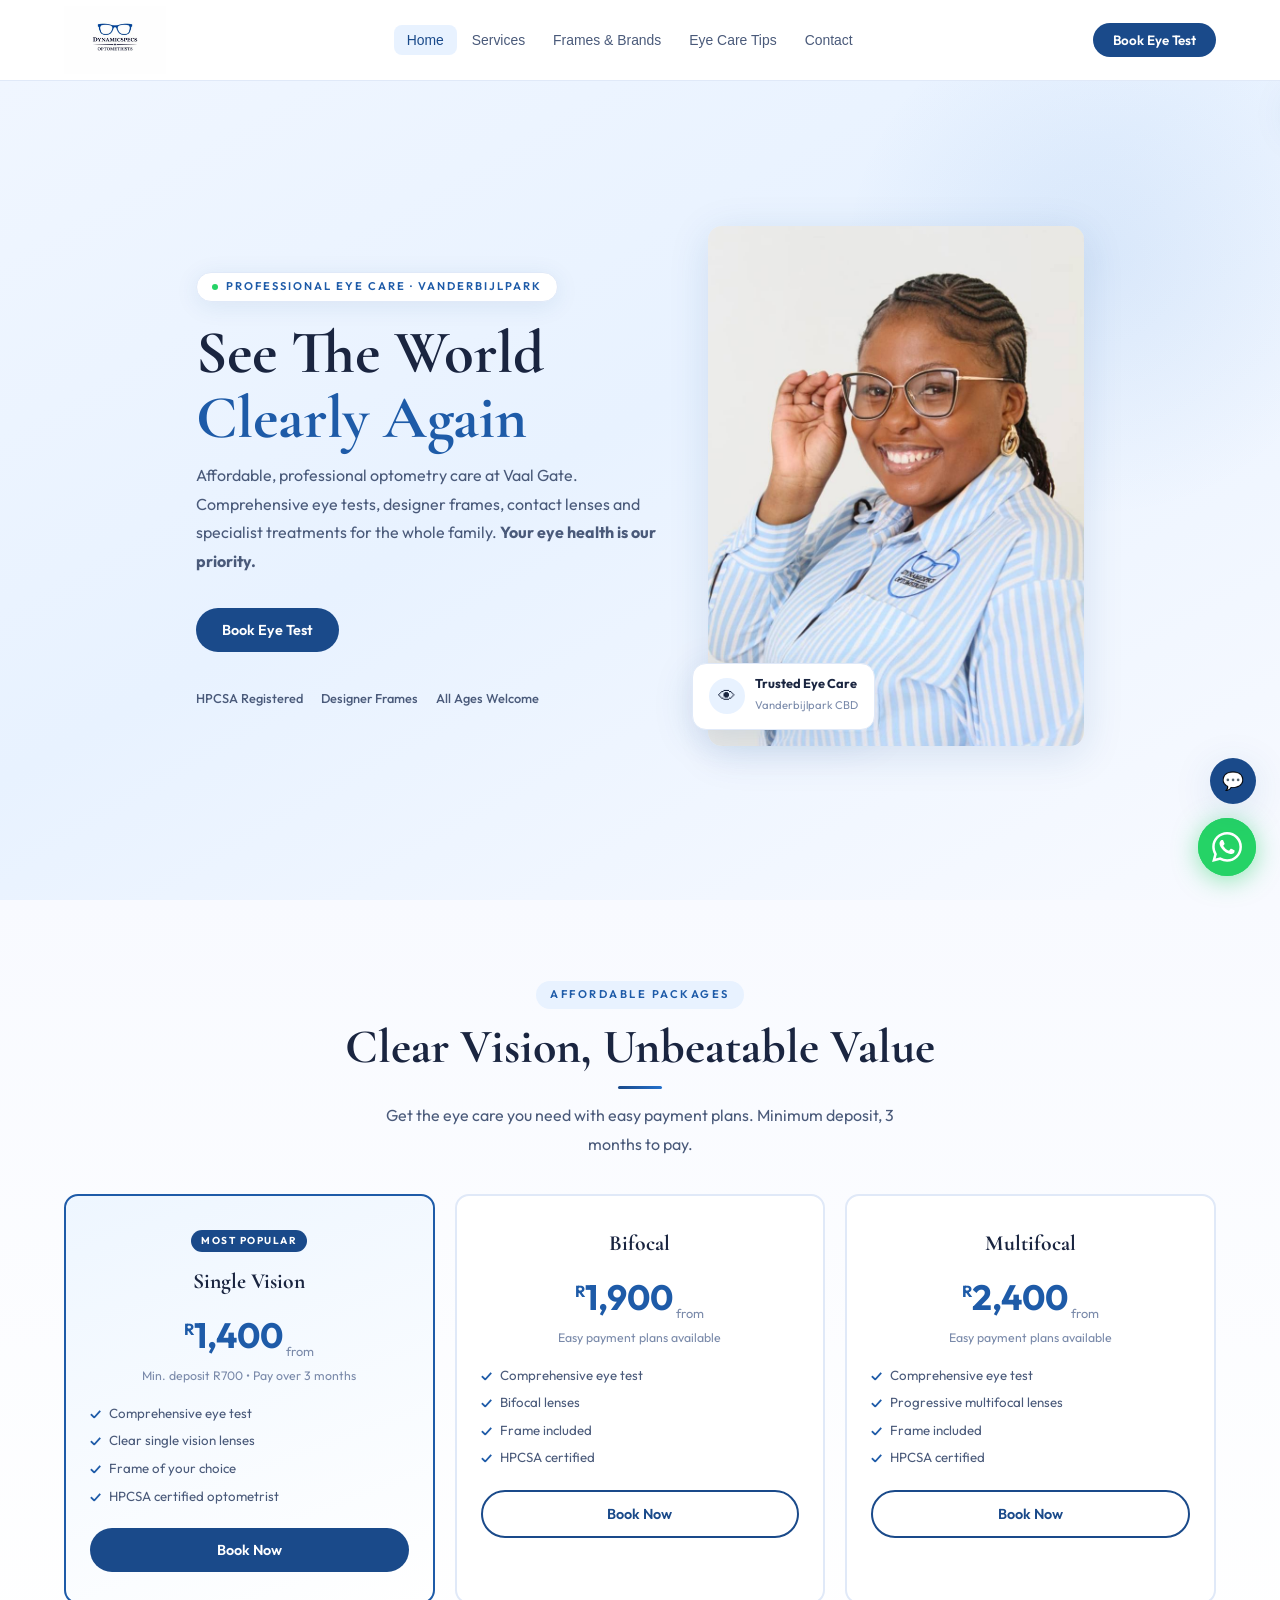
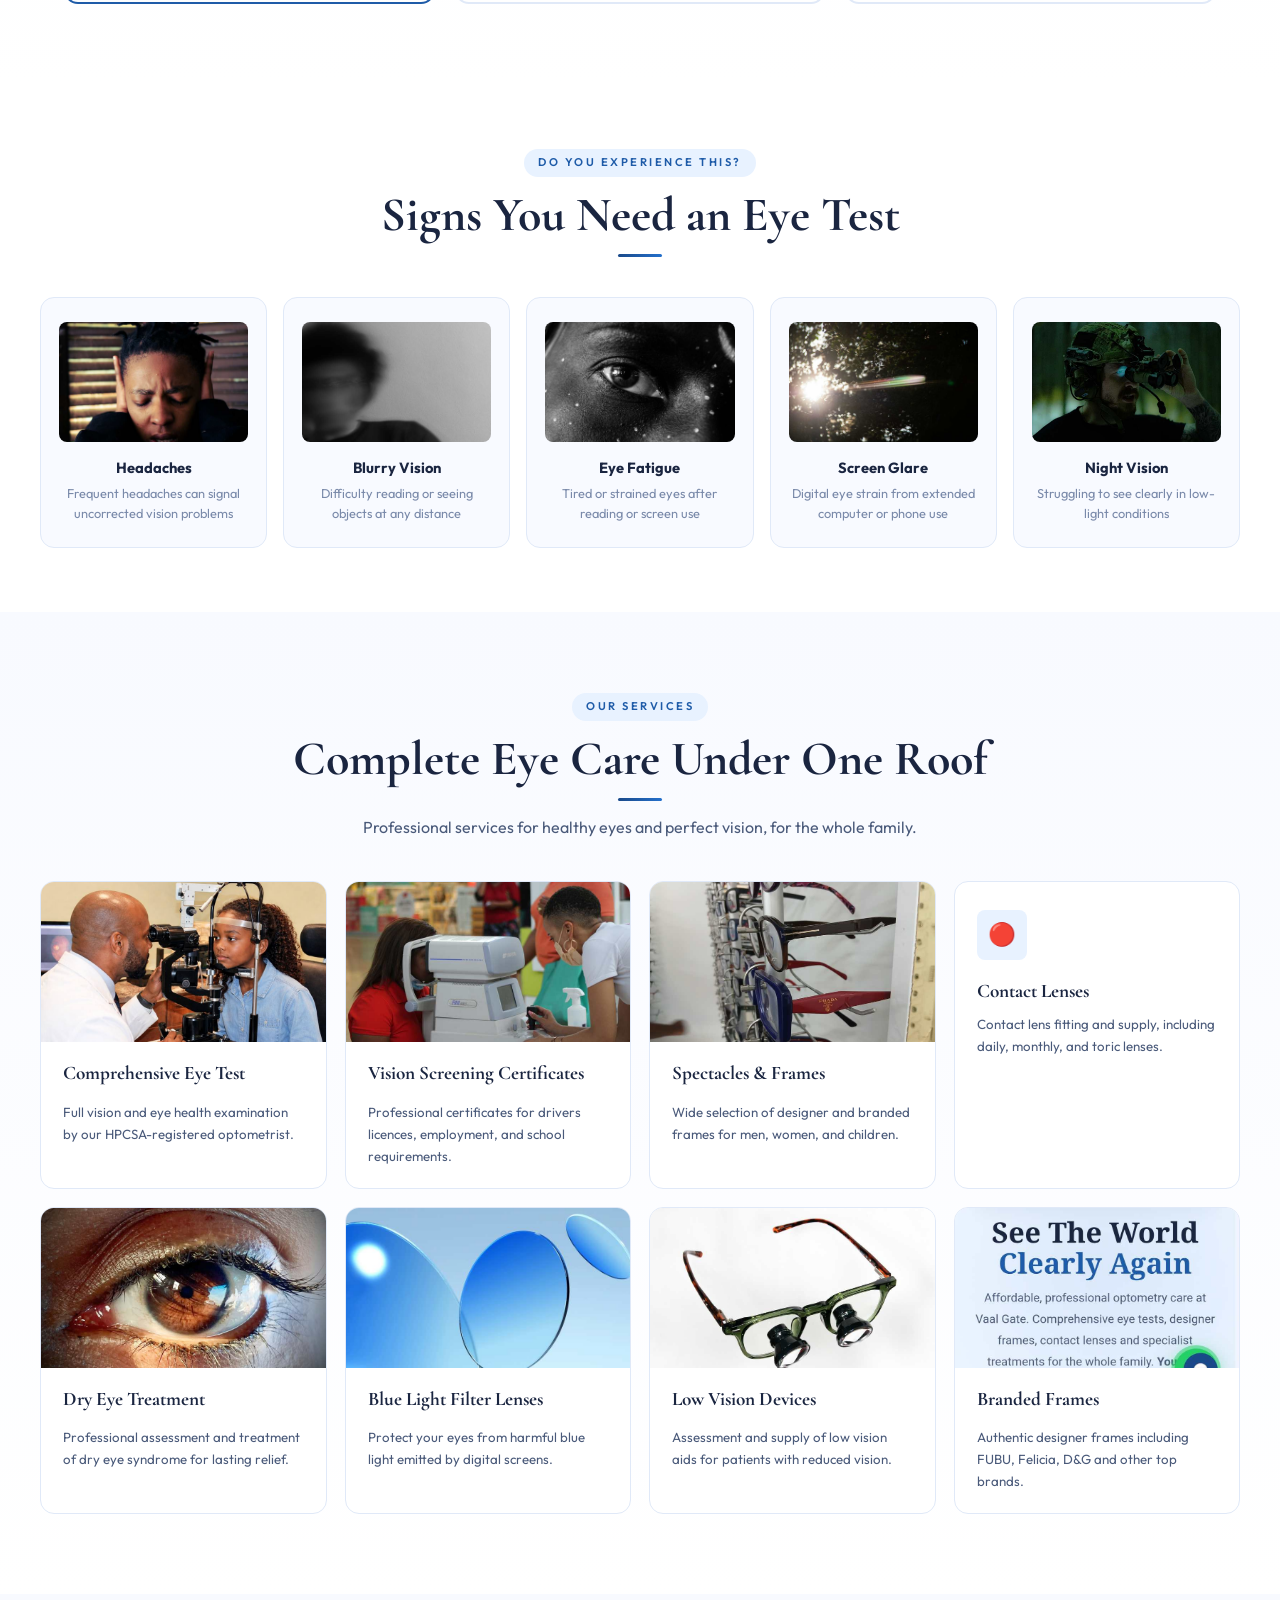
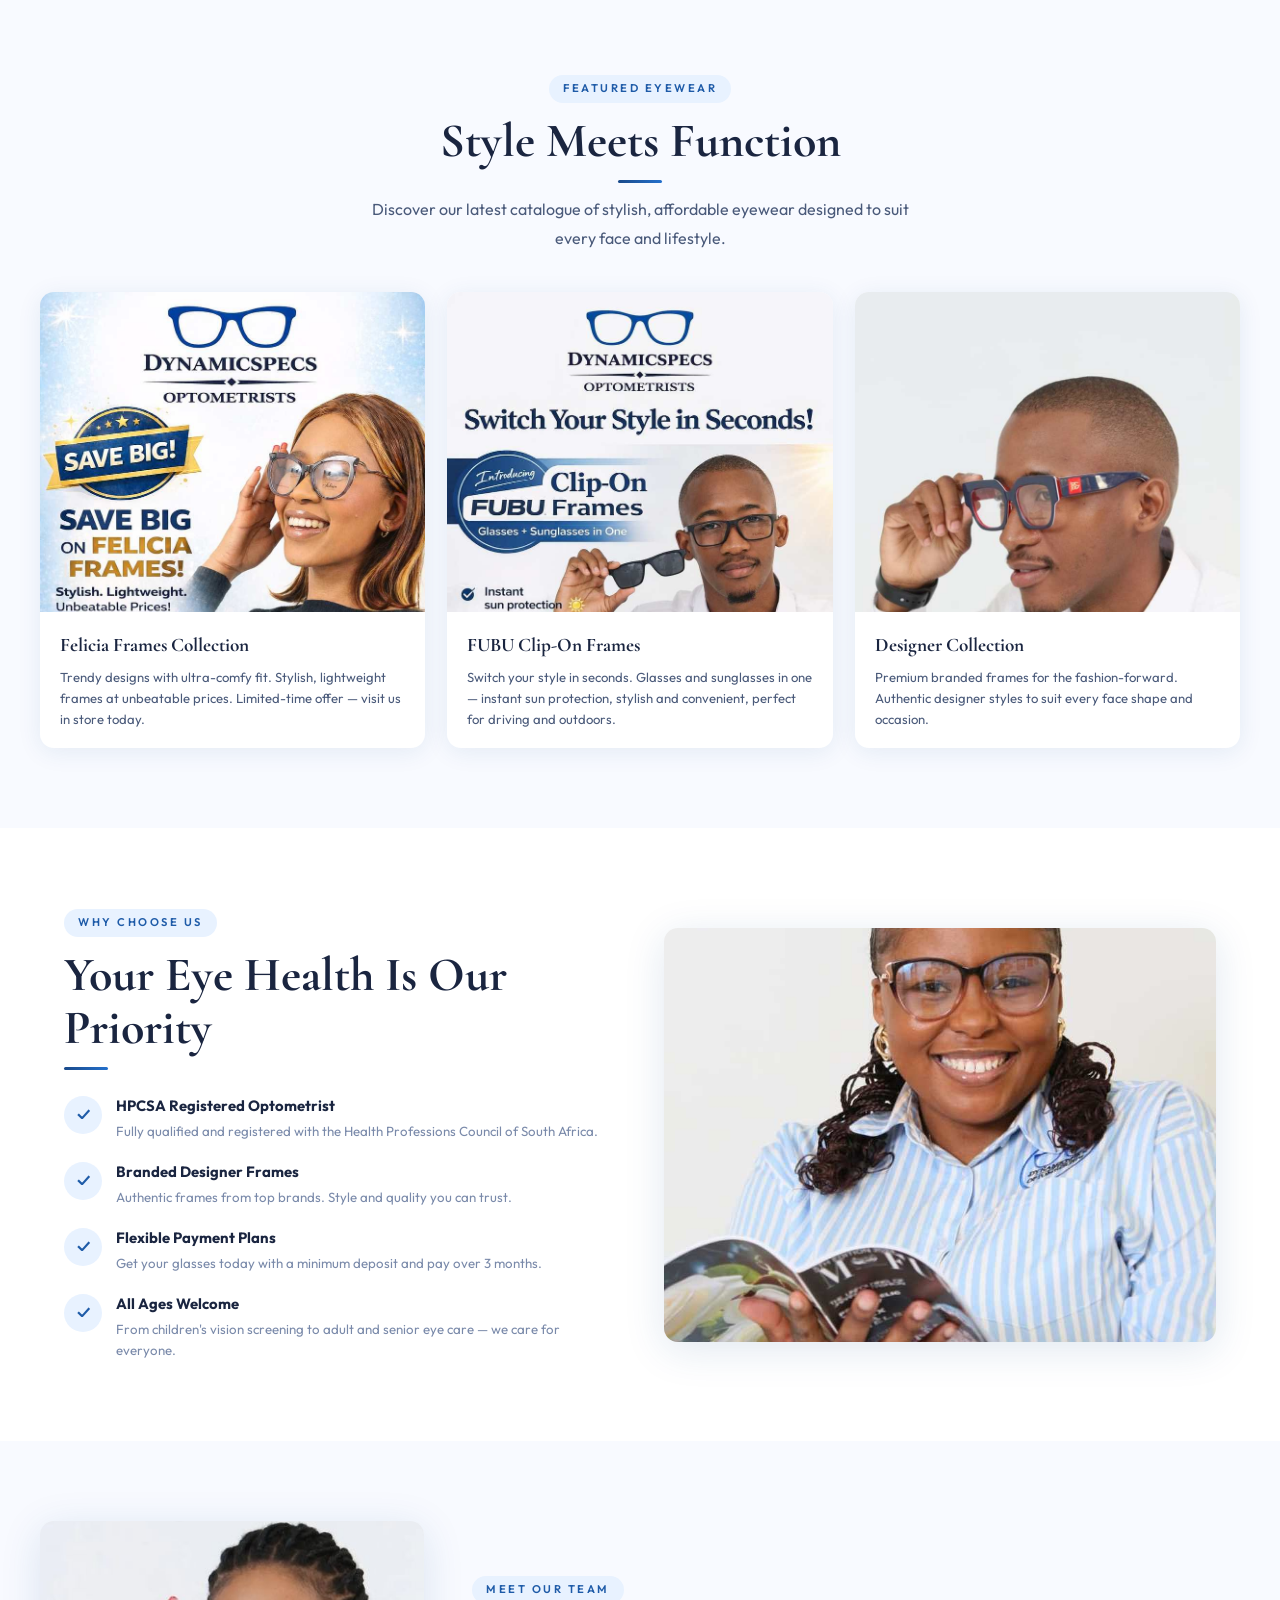
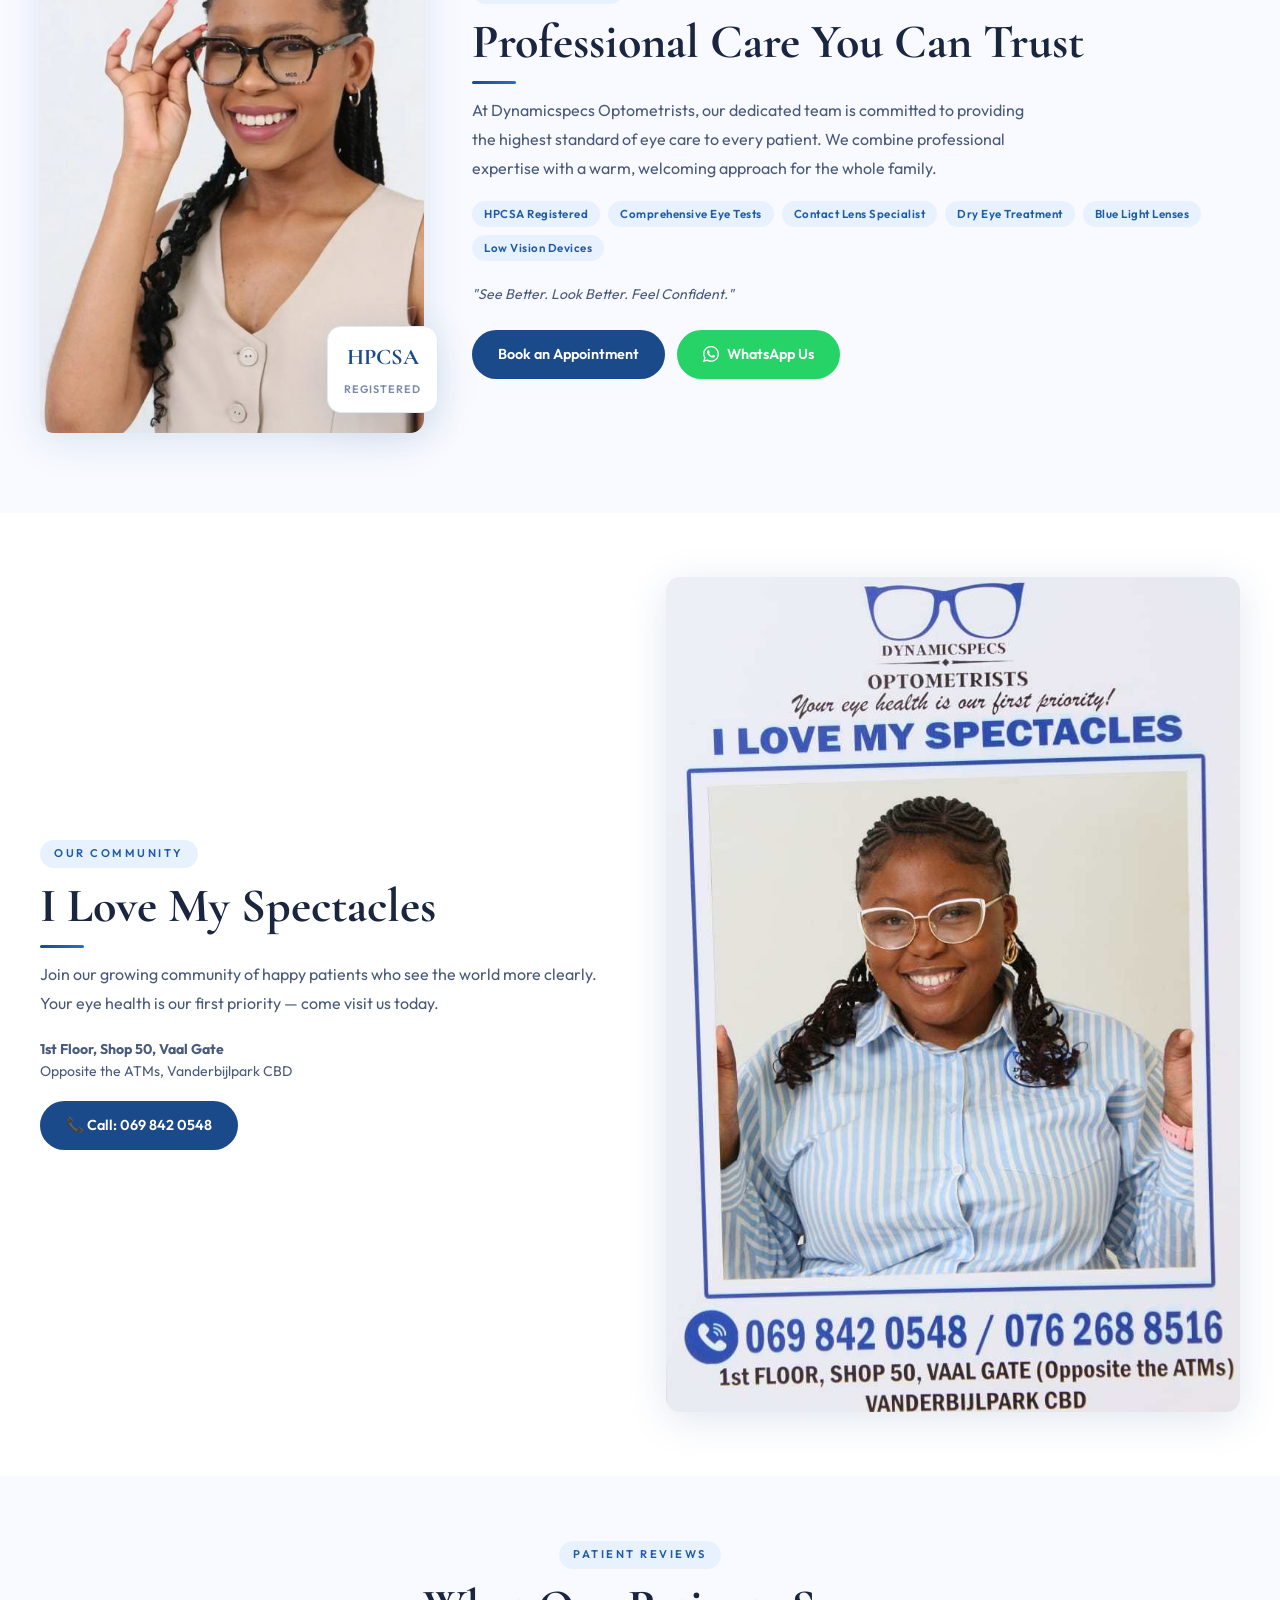
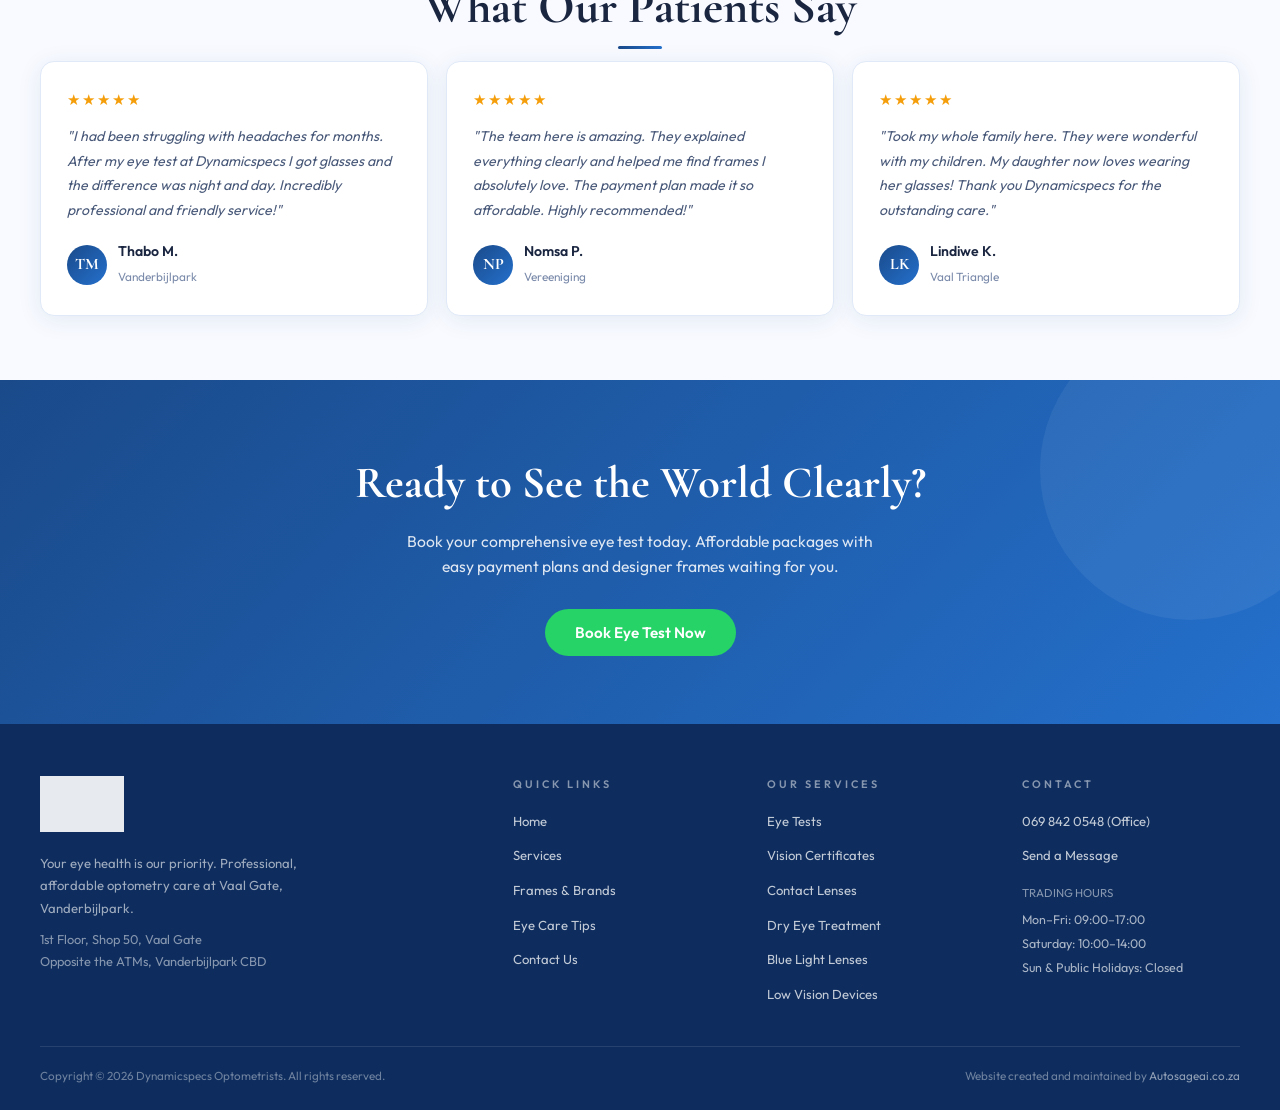
==== index.html @ ef177be5 "Add files via upload" ====
<!DOCTYPE html>
<html lang="en">
<head>
<meta charset="UTF-8">
<meta name="viewport" content="width=device-width, initial-scale=1.0">
<title>Dynamicspecs Optometrists | Professional Eye Care | Vanderbijlpark</title>
<meta name="description" content="Dynamicspecs Optometrists — affordable, professional eye care in Vanderbijlpark. Eye tests, designer glasses, contact lenses. Shop 50, 1st Floor Vaal Gate. Call 069 842 0548.">
<meta name="keywords" content="optometrist vanderbijlpark, eye test vaal, glasses vanderbijlpark, contact lenses, dynamicspecs, branded frames, vision screening">
<meta property="og:title" content="Dynamicspecs Optometrists | Vanderbijlpark">
<meta property="og:description" content="Your eye health is our priority. Shop 50, 1st Floor, Vaal Gate, Vanderbijlpark. Call 069 842 0548.">
<meta property="og:type" content="website">
<script type="application/ld+json">{"@context":"https://schema.org","@type":"MedicalBusiness","name":"Dynamicspecs Optometrists","address":{"@type":"PostalAddress","streetAddress":"1st Floor, Shop 50, Vaal Gate (Opposite the ATMs)","addressLocality":"Vanderbijlpark","addressCountry":"ZA"},"telephone":"069-842-0548","openingHours":["Mo-Fr 09:00-17:00","Sa 10:00-14:00"],"medicalSpecialty":"Optometric"}</script>
<link rel="preconnect" href="https://fonts.googleapis.com">
<link href="https://fonts.googleapis.com/css2?family=Cormorant+Garamond:wght@400;500;600;700&family=Outfit:wght@300;400;500;600;700&display=swap" rel="stylesheet">
<link rel="stylesheet" href="style.css">
</head>
<body>

<!-- SINGLE WHATSAPP FLOAT BUTTON -->
<div class="wa-float">
  <a href="https://wa.me/27722688516?text=Hi%20Dynamicspecs!%20I%27d%20like%20to%20enquire%20about%20an%20eye%20test." target="_blank" rel="noopener" aria-label="Chat on WhatsApp">
    <svg viewBox="0 0 24 24" xmlns="http://www.w3.org/2000/svg"><path d="M17.472 14.382c-.297-.149-1.758-.867-2.03-.967-.273-.099-.471-.148-.67.15-.197.297-.767.966-.94 1.164-.173.199-.347.223-.644.075-.297-.15-1.255-.463-2.39-1.475-.883-.788-1.48-1.761-1.653-2.059-.173-.297-.018-.458.13-.606.134-.133.298-.347.446-.52.149-.174.198-.298.298-.497.099-.198.05-.371-.025-.52-.075-.149-.669-1.612-.916-2.207-.242-.579-.487-.5-.669-.51-.173-.008-.371-.01-.57-.01-.198 0-.52.074-.792.372-.272.297-1.04 1.016-1.04 2.479 0 1.462 1.065 2.875 1.213 3.074.149.198 2.096 3.2 5.077 4.487.709.306 1.262.489 1.694.625.712.227 1.36.195 1.871.118.571-.085 1.758-.719 2.006-1.413.248-.694.248-1.289.173-1.413-.074-.124-.272-.198-.57-.347m-5.421 7.403h-.004a9.87 9.87 0 01-5.031-1.378l-.361-.214-3.741.982.998-3.648-.235-.374a9.86 9.86 0 01-1.51-5.26c.001-5.45 4.436-9.884 9.888-9.884 2.64 0 5.122 1.03 6.988 2.898a9.825 9.825 0 012.893 6.994c-.003 5.45-4.437 9.884-9.885 9.884m8.413-18.297A11.815 11.815 0 0012.05 0C5.495 0 .16 5.335.157 11.892c0 2.096.547 4.142 1.588 5.945L.057 24l6.305-1.654a11.882 11.882 0 005.683 1.448h.005c6.554 0 11.89-5.335 11.893-11.893a11.821 11.821 0 00-3.48-8.413z"/></svg>
  </a>
</div>

<!-- CHATBOT -->
<div class="chat-wrap">
  <div class="chat-box" id="chatBox">
    <div class="chat-head">
      <div class="chat-av"><img src="[data-uri]" alt="DS"></div>
      <div class="chat-head-info">
        <strong>Dynamicspecs</strong>
        <span>Optometrists</span>
      </div>
    </div>
    <div class="chat-body" id="chatBody">
      <div class="bubble">Hello! How can we help you today?</div>
      <div class="chat-opts">
        <button class="c-opt" onclick="cReply('book')">Book an eye test</button>
        <button class="c-opt" onclick="cReply('prices')">Packages &amp; prices</button>
        <button class="c-opt" onclick="cReply('hours')">Trading hours</button>
        <button class="c-opt" onclick="cReply('brands')">What brands do you stock?</button>
        <button class="c-opt" onclick="cReply('location')">Where are you located?</button>
      </div>
    </div>
    <div class="chat-input-row">
      <input type="text" id="chatInput" placeholder="Type a message..." onkeydown="if(event.key==='Enter')sendChat()">
      <button class="chat-send" onclick="sendChat()">&#9658;</button>
    </div>
  </div>
  <button class="chat-toggle" onclick="toggleChat()" title="Chat with us">&#128172;</button>
</div>

<!-- STICKY BOOK -->
<div class="sticky-book" id="stickyBook">
  <button onclick="openModal()">Book Eye Test</button>
</div>

<!-- BOOKING MODAL -->
<div class="modal-ov" id="modalOv" onclick="if(event.target===this&&!window._modalClosing){window._modalClosing=true;closeModal();setTimeout(function(){window._modalClosing=false;},400);}">
  <div class="modal" onclick="event.stopPropagation()">
    <div class="modal-head">
      <h3>Book Your Eye Test</h3>
      <p>We will contact you within 24 hours to confirm your appointment.</p>
      <button class="modal-close" onclick="closeModal()">&#10005;</button>
    </div>
    <div class="modal-body">
      <div class="form-row">
        <div class="fg"><label>First Name</label><input type="text" id="bk_fname" placeholder="Your first name"></div>
        <div class="fg"><label>Surname</label><input type="text" id="bk_sname" placeholder="Your surname"></div>
      </div>
      <div class="fg"><label>Phone Number</label><input type="tel" placeholder="e.g. 069 842 0548"></div>
      <div class="fg"><label>Email Address</label><input type="email" placeholder="your@email.com"></div>
      <div class="fg"><label>Service Required</label>
        <select id="bk_service">
          <option value="">Select a service...</option>
          <option>Comprehensive Eye Test</option>
          <option>Vision Screening Certificate</option>
          <option>Single Vision Package (from R1,400)</option>
          <option>Bifocal Package (from R1,900)</option>
          <option>Multifocal Package (from R2,400)</option>
          <option>Contact Lens Fitting</option>
          <option>Dry Eye Treatment</option>
          <option>Low Vision Assessment</option>
          <option>Blue Light Filter Lenses</option>
          <option>Spectacles &amp; Frames</option>
        </select>
      </div>
      <div class="fg"><label>Preferred Date</label><input type="date" id="bk_date"></div>
      <div class="fg"><label>Message (optional)</label><textarea id="bk_msg" placeholder="Any additional information or questions..."></textarea></div>
      <button class="btn btn-blue" style="width:100%;justify-content:center;margin-top:4px" onclick="submitForm()">Submit Booking Request</button>

    </div>
  </div>
</div>

<div class="toast" id="toast"></div>

<!-- NAVIGATION -->
<nav>
  <div class="nav-inner">
    <a class="nav-logo" href="#" onclick="showPage('home');return false;">
      <img src="[data-uri]" alt="Dynamicspecs Optometrists Logo">
    </a>
    <div class="nav-links">
      <button class="nav-link active" id="nl-home" onclick="showPage('home')">Home</button>
      <button class="nav-link" id="nl-services" onclick="showPage('services')">Services</button>
      <button class="nav-link" id="nl-frames" onclick="showPage('frames')">Frames &amp; Brands</button>
      <button class="nav-link" id="nl-blog" onclick="showPage('blog')">Eye Care Tips</button>
      <button class="nav-link" id="nl-contact" onclick="showPage('contact')">Contact</button>
    </div>
    <button class="nav-book" onclick="openModal()">Book Eye Test</button>
    <button class="hamburger" onclick="openMob()"><span></span><span></span><span></span></button>
  </div>
</nav>

<!-- MOBILE NAV -->
<div class="mob-nav" id="mobNav">
  <button class="mob-close" onclick="closeMob()">&#10005;</button>
  <button onclick="showPage('home');closeMob()">Home</button>
  <button onclick="showPage('services');closeMob()">Services</button>
  <button onclick="showPage('frames');closeMob()">Frames</button>
  <button onclick="showPage('blog');closeMob()">Eye Care Tips</button>
  <button onclick="showPage('contact');closeMob()">Contact</button>
</div>

<!-- PAGE: HOME -->
<div class="page active" id="page-home">

  <section class="hero">
    <div class="hero-inner">
      <div class="hero-content">
        <div class="hero-pill">Professional Eye Care · Vanderbijlpark</div>
        <h1>See The World<br><span class="accent">Clearly Again</span></h1>
        <p class="hero-sub">Affordable, professional optometry care at Vaal Gate. Comprehensive eye tests, designer frames, contact lenses and specialist treatments for the whole family. <strong>Your eye health is our priority.</strong></p>
        <div class="hero-actions">
          <button class="btn btn-blue" onclick="openModal()">Book Eye Test</button>

        </div>
        <div class="hero-trust">
          <div class="t-pill">HPCSA Registered</div>
          <div class="t-pill">Designer Frames</div>
          <div class="t-pill">All Ages Welcome</div>
        </div>
      </div>
      <div class="hero-img-wrap">
        <img class="hero-img-main" src="[data-uri]" alt="Dynamicspecs Optometrist with stylish glasses — professional eye care Vanderbijlpark">
        <div class="hero-badge">
          <div class="dot">&#128065;</div>
          <div><p>Trusted Eye Care</p><span>Vanderbijlpark CBD</span></div>
        </div>
      </div>
    </div>
  </section>

  <!-- PACKAGES -->
  <section class="services-bg">
    <div class="wrap" style="text-align:center">
      <span class="tag">Affordable Packages</span>
      <h2 class="h2">Clear Vision, Unbeatable Value</h2>
      <div class="bar c"></div>
      <p class="lead c">Get the eye care you need with easy payment plans. Minimum deposit, 3 months to pay.</p>
    </div>
    <div class="pkg-grid wrap">
      <div class="pkg-card featured">
        <span class="pkg-badge">Most Popular</span>
        <div class="pkg-name">Single Vision</div>
        <div class="pkg-price"><sup>R</sup>1,400<sub> from</sub></div>
        <div class="pkg-dep">Min. deposit R700 &bull; Pay over 3 months</div>
        <ul class="pkg-features">
          <li>Comprehensive eye test</li>
          <li>Clear single vision lenses</li>
          <li>Frame of your choice</li>
          <li>HPCSA certified optometrist</li>
        </ul>
        <button class="btn btn-blue" style="width:100%;justify-content:center" onclick="openModal()">Book Now</button>
      </div>
      <div class="pkg-card">
        <div class="pkg-name">Bifocal</div>
        <div class="pkg-price"><sup>R</sup>1,900<sub> from</sub></div>
        <div class="pkg-dep">Easy payment plans available</div>
        <ul class="pkg-features">
          <li>Comprehensive eye test</li>
          <li>Bifocal lenses</li>
          <li>Frame included</li>
          <li>HPCSA certified</li>
        </ul>
        <button class="btn btn-outline" style="width:100%;justify-content:center" onclick="openModal()">Book Now</button>
      </div>
      <div class="pkg-card">
        <div class="pkg-name">Multifocal</div>
        <div class="pkg-price"><sup>R</sup>2,400<sub> from</sub></div>
        <div class="pkg-dep">Easy payment plans available</div>
        <ul class="pkg-features">
          <li>Comprehensive eye test</li>
          <li>Progressive multifocal lenses</li>
          <li>Frame included</li>
          <li>HPCSA certified</li>
        </ul>
        <button class="btn btn-outline" style="width:100%;justify-content:center" onclick="openModal()">Book Now</button>
      </div>
    </div>
  </section>

  <!-- PROBLEMS -->
  <section style="background:#fff;padding:64px 24px">
    <div style="text-align:center;max-width:1200px;margin:0 auto">
      <span class="tag">Do You Experience This?</span>
      <h2 class="h2">Signs You Need an Eye Test</h2>
      <div class="bar c"></div>
    </div>
    <div class="problems-grid">
      <div class="prob-card">
        <div class="prob-img-wrap"><img src="[data-uri]" alt="Headaches — sign you need an eye test"></div>
        <h4>Headaches</h4><p>Frequent headaches can signal uncorrected vision problems</p>
      </div>
      <div class="prob-card">
        <div class="prob-img-wrap"><img src="[data-uri]" alt="Blurry vision"></div>
        <h4>Blurry Vision</h4><p>Difficulty reading or seeing objects at any distance</p>
      </div>
      <div class="prob-card">
        <div class="prob-img-wrap"><img src="[data-uri]" alt="Eye fatigue and strain"></div>
        <h4>Eye Fatigue</h4><p>Tired or strained eyes after reading or screen use</p>
      </div>
      <div class="prob-card">
        <div class="prob-img-wrap"><img src="[data-uri]" alt="Screen glare and digital eye strain"></div>
        <h4>Screen Glare</h4><p>Digital eye strain from extended computer or phone use</p>
      </div>
      <div class="prob-card">
        <div class="prob-img-wrap"><img src="[data-uri]" alt="Poor night vision"></div>
        <h4>Night Vision</h4><p>Struggling to see clearly in low-light conditions</p>
      </div>
    </div>
  </section>

  <!-- SERVICES OVERVIEW -->
  <section class="services-bg">
    <div class="wrap" style="text-align:center">
      <span class="tag">Our Services</span>
      <h2 class="h2">Complete Eye Care Under One Roof</h2>
      <div class="bar c"></div>
      <p class="lead c">Professional services for healthy eyes and perfect vision, for the whole family.</p>
    </div>
    <div class="services-grid">
      <div class="svc-card svc-img-card">
        <div class="svc-img"><img src="[data-uri]" alt="Comprehensive Eye Test at Dynamicspecs"></div>
        <h3>Comprehensive Eye Test</h3>
        <p>Full vision and eye health examination by our HPCSA-registered optometrist.</p>
      </div>
      <div class="svc-card svc-img-card">
        <div class="svc-img"><img src="[data-uri]" alt="Vision Screening Certificate"></div>
        <h3>Vision Screening Certificates</h3>
        <p>Professional certificates for drivers licences, employment, and school requirements.</p>
      </div>
      <div class="svc-card svc-img-card">
        <div class="svc-img"><img src="[data-uri]" alt="Branded spectacles and frames at Dynamicspecs"></div>
        <h3>Spectacles &amp; Frames</h3>
        <p>Wide selection of designer and branded frames for men, women, and children.</p>
      </div>
      <div class="svc-card"><div class="svc-icon">&#128308;</div><h3>Contact Lenses</h3><p>Contact lens fitting and supply, including daily, monthly, and toric lenses.</p></div>
      <div class="svc-card svc-img-card">
        <div class="svc-img"><img src="[data-uri]" alt="Dry Eye Treatment at Dynamicspecs"></div>
        <h3>Dry Eye Treatment</h3>
        <p>Professional assessment and treatment of dry eye syndrome for lasting relief.</p>
      </div>
      <div class="svc-card svc-img-card">
        <div class="svc-img"><img src="[data-uri]" alt="Blue Light Filter Lenses"></div>
        <h3>Blue Light Filter Lenses</h3>
        <p>Protect your eyes from harmful blue light emitted by digital screens.</p>
      </div>
      <div class="svc-card svc-img-card">
        <div class="svc-img"><img src="[data-uri]" alt="Low Vision Devices"></div>
        <h3>Low Vision Devices</h3>
        <p>Assessment and supply of low vision aids for patients with reduced vision.</p>
      </div>
      <div class="svc-card svc-img-card">
        <div class="svc-img"><img src="[data-uri]" alt="Branded designer frames at Dynamicspecs"></div>
        <h3>Branded Frames</h3>
        <p>Authentic designer frames including FUBU, Felicia, D&amp;G and other top brands.</p>
      </div>
    </div>
  </section>

  <!-- CATALOGUE -->
  <section class="catalogue-section">
    <div class="wrap" style="text-align:center">
      <span class="tag">Featured Eyewear</span>
      <h2 class="h2">Style Meets Function</h2>
      <div class="bar c"></div>
      <p class="lead c">Discover our latest catalogue of stylish, affordable eyewear designed to suit every face and lifestyle.</p>
    </div>
    <div class="catalogue-grid">
      <div class="cat-card">
        <img src="[data-uri]" alt="Felicia Frames — Stylish lightweight designer eyewear at Dynamicspecs Vanderbijlpark">
        <div class="cat-body">
          <h3>Felicia Frames Collection</h3>
          <p>Trendy designs with ultra-comfy fit. Stylish, lightweight frames at unbeatable prices. Limited-time offer — visit us in store today.</p>
        </div>
      </div>
      <div class="cat-card">
        <img src="[data-uri]" alt="FUBU Clip-On Frames — Glasses and sunglasses in one at Dynamicspecs">
        <div class="cat-body">
          <h3>FUBU Clip-On Frames</h3>
          <p>Switch your style in seconds. Glasses and sunglasses in one — instant sun protection, stylish and convenient, perfect for driving and outdoors.</p>
        </div>
      </div>
      <div class="cat-card">
        <img src="[data-uri]" alt="Designer frames at Dynamicspecs Optometrists Vanderbijlpark">
        <div class="cat-body">
          <h3>Designer Collection</h3>
          <p>Premium branded frames for the fashion-forward. Authentic designer styles to suit every face shape and occasion.</p>
        </div>
      </div>
    </div>
  </section>

  <!-- WHY CHOOSE US -->
  <section class="section">
    <div class="why-grid">
      <div>
        <span class="tag">Why Choose Us</span>
        <h2 class="h2">Your Eye Health Is Our Priority</h2>
        <div class="bar"></div>
        <div class="why-list">
          <div class="why-item"><div class="why-check">&#10003;</div><div><h4>HPCSA Registered Optometrist</h4><p>Fully qualified and registered with the Health Professions Council of South Africa.</p></div></div>
          <div class="why-item"><div class="why-check">&#10003;</div><div><h4>Branded Designer Frames</h4><p>Authentic frames from top brands. Style and quality you can trust.</p></div></div>
          <div class="why-item"><div class="why-check">&#10003;</div><div><h4>Flexible Payment Plans</h4><p>Get your glasses today with a minimum deposit and pay over 3 months.</p></div></div>
          <div class="why-item"><div class="why-check">&#10003;</div><div><h4>All Ages Welcome</h4><p>From children's vision screening to adult and senior eye care — we care for everyone.</p></div></div>
        </div>
      </div>
      <div class="why-visual">
        <img src="[data-uri]" alt="Dynamicspecs professional optometrist — friendly and expert eye care in Vanderbijlpark">
      </div>
    </div>
  </section>

  <!-- MEET THE OPTOMETRIST -->
  <section class="doctor-section">
    <div class="doctor-wrap">
      <div class="doctor-img-wrap">
        <img class="doctor-img" src="[data-uri]" alt="Dynamicspecs Optometrist — Professional eye care specialist">
        <div class="doc-badge"><strong>HPCSA</strong><span>Registered</span></div>
      </div>
      <div>
        <span class="tag">Meet Our Team</span>
        <h2 class="h2">Professional Care You Can Trust</h2>
        <div class="bar"></div>
        <p class="lead" style="margin-bottom:18px">At Dynamicspecs Optometrists, our dedicated team is committed to providing the highest standard of eye care to every patient. We combine professional expertise with a warm, welcoming approach for the whole family.</p>
        <div class="doc-creds">
          <span class="cred">HPCSA Registered</span>
          <span class="cred">Comprehensive Eye Tests</span>
          <span class="cred">Contact Lens Specialist</span>
          <span class="cred">Dry Eye Treatment</span>
          <span class="cred">Blue Light Lenses</span>
          <span class="cred">Low Vision Devices</span>
        </div>
        <p style="font-size:0.88rem;color:var(--mid);font-style:italic;margin-bottom:24px">"See Better. Look Better. Feel Confident."</p>
        <div style="display:flex;gap:12px;flex-wrap:wrap">
          <button class="btn btn-blue" onclick="openModal()">Book an Appointment</button>
          <a class="btn btn-wa" href="https://wa.me/27722688516" target="_blank" rel="noopener">
            <svg width="16" height="16" viewBox="0 0 24 24" fill="currentColor"><path d="M17.472 14.382c-.297-.149-1.758-.867-2.03-.967-.273-.099-.471-.148-.67.15-.197.297-.767.966-.94 1.164-.173.199-.347.223-.644.075-.297-.15-1.255-.463-2.39-1.475-.883-.788-1.48-1.761-1.653-2.059-.173-.297-.018-.458.13-.606.134-.133.298-.347.446-.52.149-.174.198-.298.298-.497.099-.198.05-.371-.025-.52-.075-.149-.669-1.612-.916-2.207-.242-.579-.487-.5-.669-.51-.173-.008-.371-.01-.57-.01-.198 0-.52.074-.792.372-.272.297-1.04 1.016-1.04 2.479 0 1.462 1.065 2.875 1.213 3.074.149.198 2.096 3.2 5.077 4.487.709.306 1.262.489 1.694.625.712.227 1.36.195 1.871.118.571-.085 1.758-.719 2.006-1.413.248-.694.248-1.289.173-1.413-.074-.124-.272-.198-.57-.347m-5.421 7.403h-.004a9.87 9.87 0 01-5.031-1.378l-.361-.214-3.741.982.998-3.648-.235-.374a9.86 9.86 0 01-1.51-5.26c.001-5.45 4.436-9.884 9.888-9.884 2.64 0 5.122 1.03 6.988 2.898a9.825 9.825 0 012.893 6.994c-.003 5.45-4.437 9.884-9.885 9.884m8.413-18.297A11.815 11.815 0 0012.05 0C5.495 0 .16 5.335.157 11.892c0 2.096.547 4.142 1.588 5.945L.057 24l6.305-1.654a11.882 11.882 0 005.683 1.448h.005c6.554 0 11.89-5.335 11.893-11.893a11.821 11.821 0 00-3.48-8.413z"/></svg>
            WhatsApp Us
          </a>
        </div>
      </div>
    </div>
  </section>

  <!-- I LOVE MY SPECTACLES -->
  <section style="padding:64px 24px;background:#fff">
    <div style="max-width:1200px;margin:0 auto;display:grid;grid-template-columns:1fr 1fr;gap:52px;align-items:center">
      <div>
        <span class="tag">Our Community</span>
        <h2 class="h2">I Love My Spectacles</h2>
        <div class="bar"></div>
        <p class="lead" style="margin-bottom:20px">Join our growing community of happy patients who see the world more clearly. Your eye health is our first priority — come visit us today.</p>
        <p style="font-size:0.88rem;color:var(--mid);margin-bottom:8px"><strong>1st Floor, Shop 50, Vaal Gate</strong><br>Opposite the ATMs, Vanderbijlpark CBD</p>
        <div style="display:flex;gap:10px;flex-wrap:wrap;margin-top:18px">
          <a href="tel:0698420548" class="btn btn-blue">&#128222; Call: 069 842 0548</a>
        </div>
      </div>
      <div style="border-radius:var(--r);overflow:hidden;box-shadow:var(--shadowmd)">
        <img src="[data-uri]" alt="I Love My Spectacles — Dynamicspecs Optometrists Vanderbijlpark" style="width:100%;display:block">
      </div>
    </div>
  </section>

  <!-- TESTIMONIALS -->
  <section class="section" style="background:var(--off);max-width:none;padding:64px 24px">
    <div style="max-width:1200px;margin:0 auto;text-align:center">
      <span class="tag">Patient Reviews</span>
      <h2 class="h2">What Our Patients Say</h2>
      <div class="bar c"></div>
    </div>
    <div class="testi-grid" style="max-width:1200px;margin:0 auto">
      <div class="testi-card">
        <div class="testi-stars">&#9733;&#9733;&#9733;&#9733;&#9733;</div>
        <p class="testi-text">"I had been struggling with headaches for months. After my eye test at Dynamicspecs I got glasses and the difference was night and day. Incredibly professional and friendly service!"</p>
        <div class="testi-author"><div class="tav">TM</div><div><strong>Thabo M.</strong><span>Vanderbijlpark</span></div></div>
      </div>
      <div class="testi-card">
        <div class="testi-stars">&#9733;&#9733;&#9733;&#9733;&#9733;</div>
        <p class="testi-text">"The team here is amazing. They explained everything clearly and helped me find frames I absolutely love. The payment plan made it so affordable. Highly recommended!"</p>
        <div class="testi-author"><div class="tav">NP</div><div><strong>Nomsa P.</strong><span>Vereeniging</span></div></div>
      </div>
      <div class="testi-card">
        <div class="testi-stars">&#9733;&#9733;&#9733;&#9733;&#9733;</div>
        <p class="testi-text">"Took my whole family here. They were wonderful with my children. My daughter now loves wearing her glasses! Thank you Dynamicspecs for the outstanding care."</p>
        <div class="testi-author"><div class="tav">LK</div><div><strong>Lindiwe K.</strong><span>Vaal Triangle</span></div></div>
      </div>
    </div>
  </section>

  <!-- CTA -->
  <section class="cta-banner">
    <div style="position:relative;z-index:2">
      <h2>Ready to See the World Clearly?</h2>
      <p>Book your comprehensive eye test today. Affordable packages with easy payment plans and designer frames waiting for you.</p>
      <div style="display:flex;gap:14px;justify-content:center;flex-wrap:wrap">
        <button class="btn btn-wa" style="font-size:0.95rem;padding:14px 30px" onclick="openModal()">Book Eye Test Now</button>
      </div>
    </div>
  </section>

</div><!-- /page-home -->

<!-- PAGE: SERVICES -->
<div class="page" id="page-services">
  <section class="page-hero">
    <span class="tag">What We Offer</span>
    <h1>Our Services</h1>
    <div class="bar c"></div>
    <p class="lead c" style="margin:0 auto">Professional, affordable eye care services for the whole family at Vaal Gate, Vanderbijlpark.</p>
  </section>

  <section class="section">
    <div class="exam-wrap">
      <div>
        <span class="tag">Eye Examinations</span>
        <h2 class="h2">Comprehensive Eye Tests</h2>
        <div class="bar"></div>
        <p style="font-size:0.9rem;color:var(--mid);line-height:1.8;margin-bottom:18px">Our comprehensive eye examination is performed by our HPCSA-registered optometrist and covers a full assessment of your vision and eye health. We provide professional prescriptions for glasses or contact lenses and screen for eye conditions.</p>
        <ul style="list-style:none;display:flex;flex-direction:column;gap:10px;margin-bottom:26px">
          <li style="display:flex;align-items:center;gap:10px;font-size:0.86rem;color:var(--mid)"><span style="color:var(--blue2);font-weight:700;font-size:1rem">&#10003;</span> Visual acuity and refraction testing</li>
          <li style="display:flex;align-items:center;gap:10px;font-size:0.86rem;color:var(--mid)"><span style="color:var(--blue2);font-weight:700;font-size:1rem">&#10003;</span> Prescription for glasses or contact lenses</li>
          <li style="display:flex;align-items:center;gap:10px;font-size:0.86rem;color:var(--mid)"><span style="color:var(--blue2);font-weight:700;font-size:1rem">&#10003;</span> Vision screening certificates (drivers licence, employment, school)</li>
          <li style="display:flex;align-items:center;gap:10px;font-size:0.86rem;color:var(--mid)"><span style="color:var(--blue2);font-weight:700;font-size:1rem">&#10003;</span> Dry eye assessment and treatment</li>
          <li style="display:flex;align-items:center;gap:10px;font-size:0.86rem;color:var(--mid)"><span style="color:var(--blue2);font-weight:700;font-size:1rem">&#10003;</span> Blue light filter lens consultation</li>
          <li style="display:flex;align-items:center;gap:10px;font-size:0.86rem;color:var(--mid)"><span style="color:var(--blue2);font-weight:700;font-size:1rem">&#10003;</span> Low vision device assessment and supply</li>
          <li style="display:flex;align-items:center;gap:10px;font-size:0.86rem;color:var(--mid)"><span style="color:var(--blue2);font-weight:700;font-size:1rem">&#10003;</span> Contact lens fitting and supply</li>
        </ul>
        <button class="btn btn-blue" onclick="openModal()">Book Your Eye Test</button>
      </div>
      <img class="exam-img" src="[data-uri]" alt="Professional eye examination equipment at Dynamicspecs Optometrists Vanderbijlpark">
    </div>
  </section>

  <section class="services-bg">
    <div class="wrap" style="text-align:center">
      <span class="tag">Packages &amp; Pricing</span>
      <h2 class="h2">Affordable Eye Care Packages</h2>
      <div class="bar c"></div>
      <p class="lead c">All packages include a comprehensive eye test by our HPCSA-registered optometrist.</p>
    </div>
    <div class="pkg-grid wrap">
      <div class="pkg-card featured">
        <span class="pkg-badge">Most Popular</span>
        <div class="pkg-name">Single Vision Package</div>
        <div class="pkg-price"><sup>R</sup>1,400<sub> from</sub></div>
        <div class="pkg-dep">Min. deposit R700 &bull; Pay over 3 months</div>
        <ul class="pkg-features">
          <li>Comprehensive eye test</li>
          <li>Clear single vision lenses</li>
          <li>Frame of your choice</li>
          <li>HPCSA certified optometrist</li>
        </ul>
        <button class="btn btn-blue" style="width:100%;justify-content:center" onclick="openModal()">Book Now</button>
      </div>
      <div class="pkg-card">
        <div class="pkg-name">Bifocal Package</div>
        <div class="pkg-price"><sup>R</sup>1,900<sub> from</sub></div>
        <div class="pkg-dep">Easy payment plans available</div>
        <ul class="pkg-features">
          <li>Comprehensive eye test</li>
          <li>Bifocal lenses</li>
          <li>Frame included</li>
          <li>HPCSA certified</li>
        </ul>
        <button class="btn btn-outline" style="width:100%;justify-content:center" onclick="openModal()">Book Now</button>
      </div>
      <div class="pkg-card">
        <div class="pkg-name">Multifocal Package</div>
        <div class="pkg-price"><sup>R</sup>2,400<sub> from</sub></div>
        <div class="pkg-dep">Easy payment plans available</div>
        <ul class="pkg-features">
          <li>Comprehensive eye test</li>
          <li>Progressive multifocal lenses</li>
          <li>Frame included</li>
          <li>HPCSA certified</li>
        </ul>
        <button class="btn btn-outline" style="width:100%;justify-content:center" onclick="openModal()">Book Now</button>
      </div>
    </div>
  </section>

  <section class="cta-banner">
    <div style="position:relative;z-index:2">
      <h2>Book Your Eye Test Today</h2>
      <p>Same professional care, easy payment plans, designer frames.</p>
      <button class="btn btn-wa" style="font-size:0.95rem;padding:14px 30px" onclick="openModal()">Book Now</button>
    </div>
  </section>
</div>

<!-- PAGE: FRAMES -->
<div class="page" id="page-frames">
  <section class="page-hero">
    <span class="tag">Eyewear Collection</span>
    <h1>Frames &amp; Brands</h1>
    <div class="bar c"></div>
    <p class="lead c" style="margin:0 auto">Designer and branded eyewear for every style, age, and budget.</p>
  </section>

  <section class="catalogue-section">
    <div class="wrap" style="text-align:center">
      <span class="tag">New Arrivals</span>
      <h2 class="h2">Featured Eyewear Catalogue</h2>
      <div class="bar c"></div>
    </div>
    <div class="catalogue-grid">
      <div class="cat-card">
        <img src="[data-uri]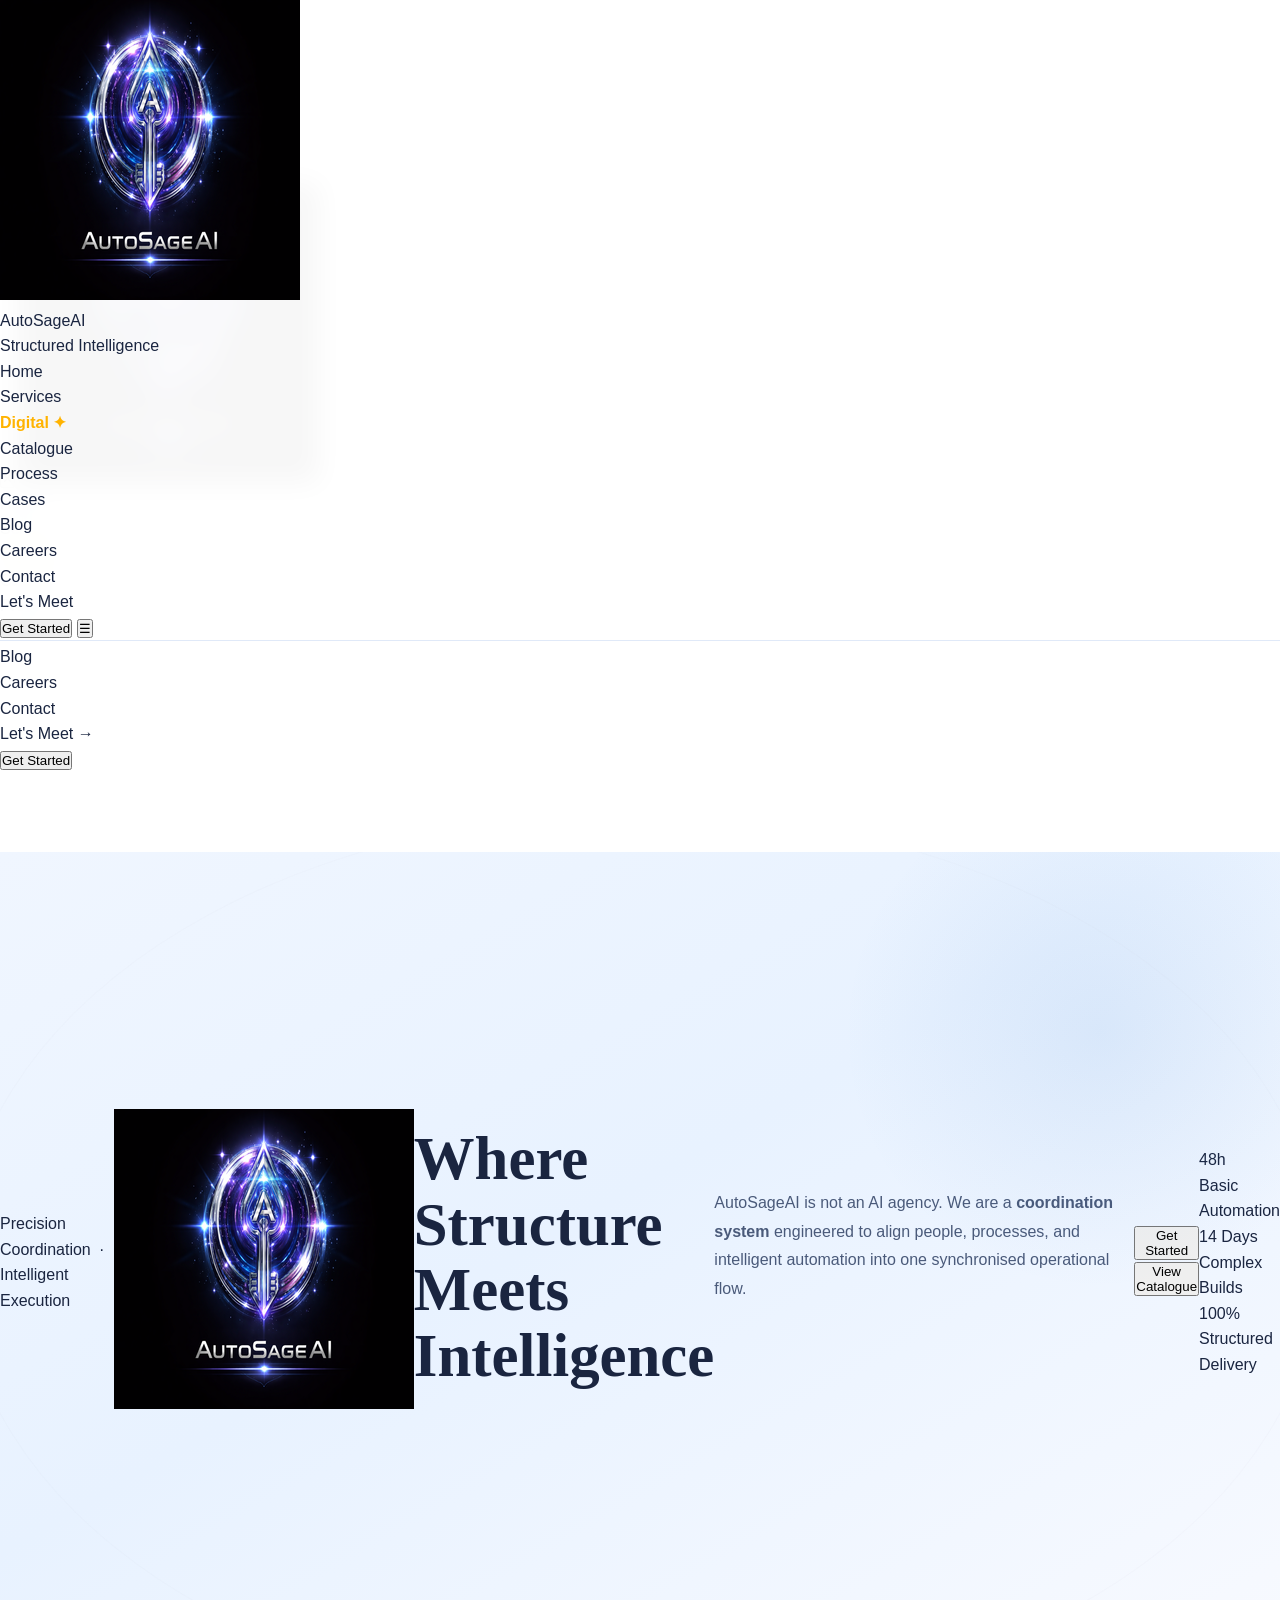
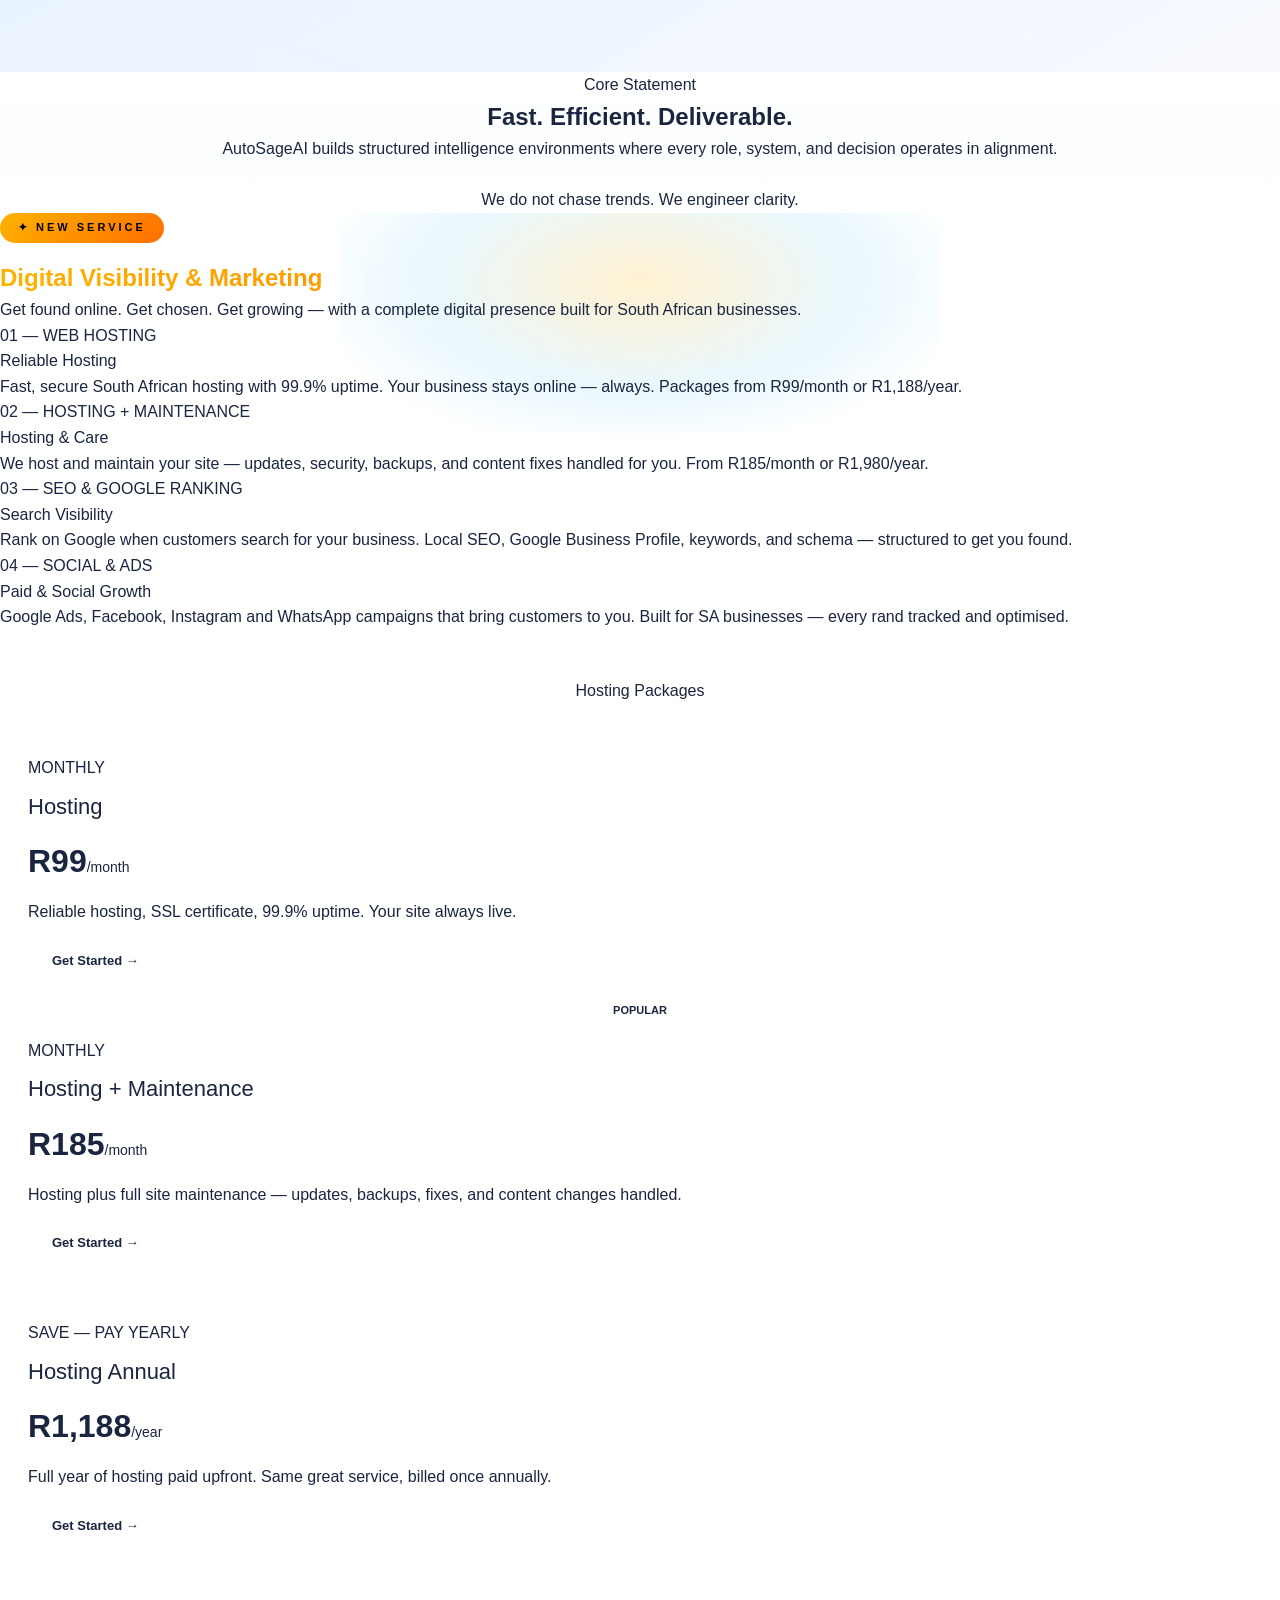
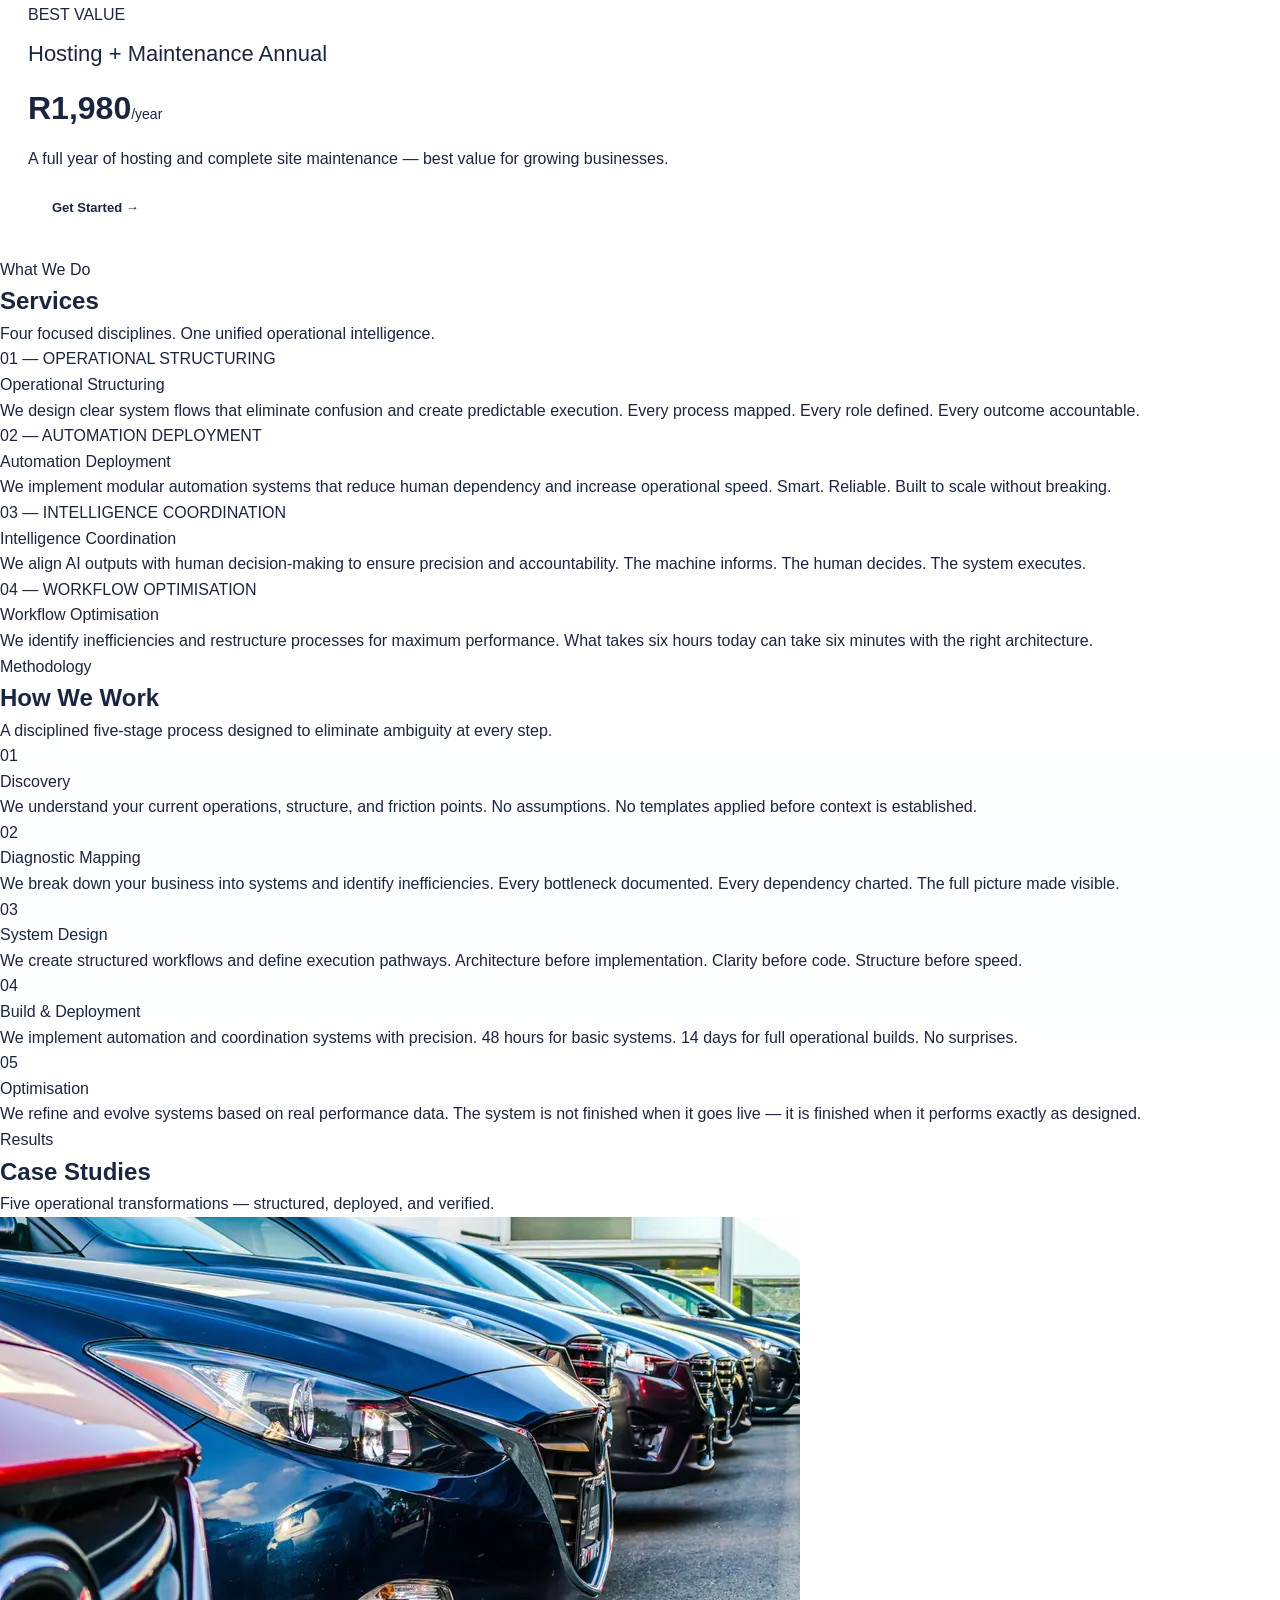
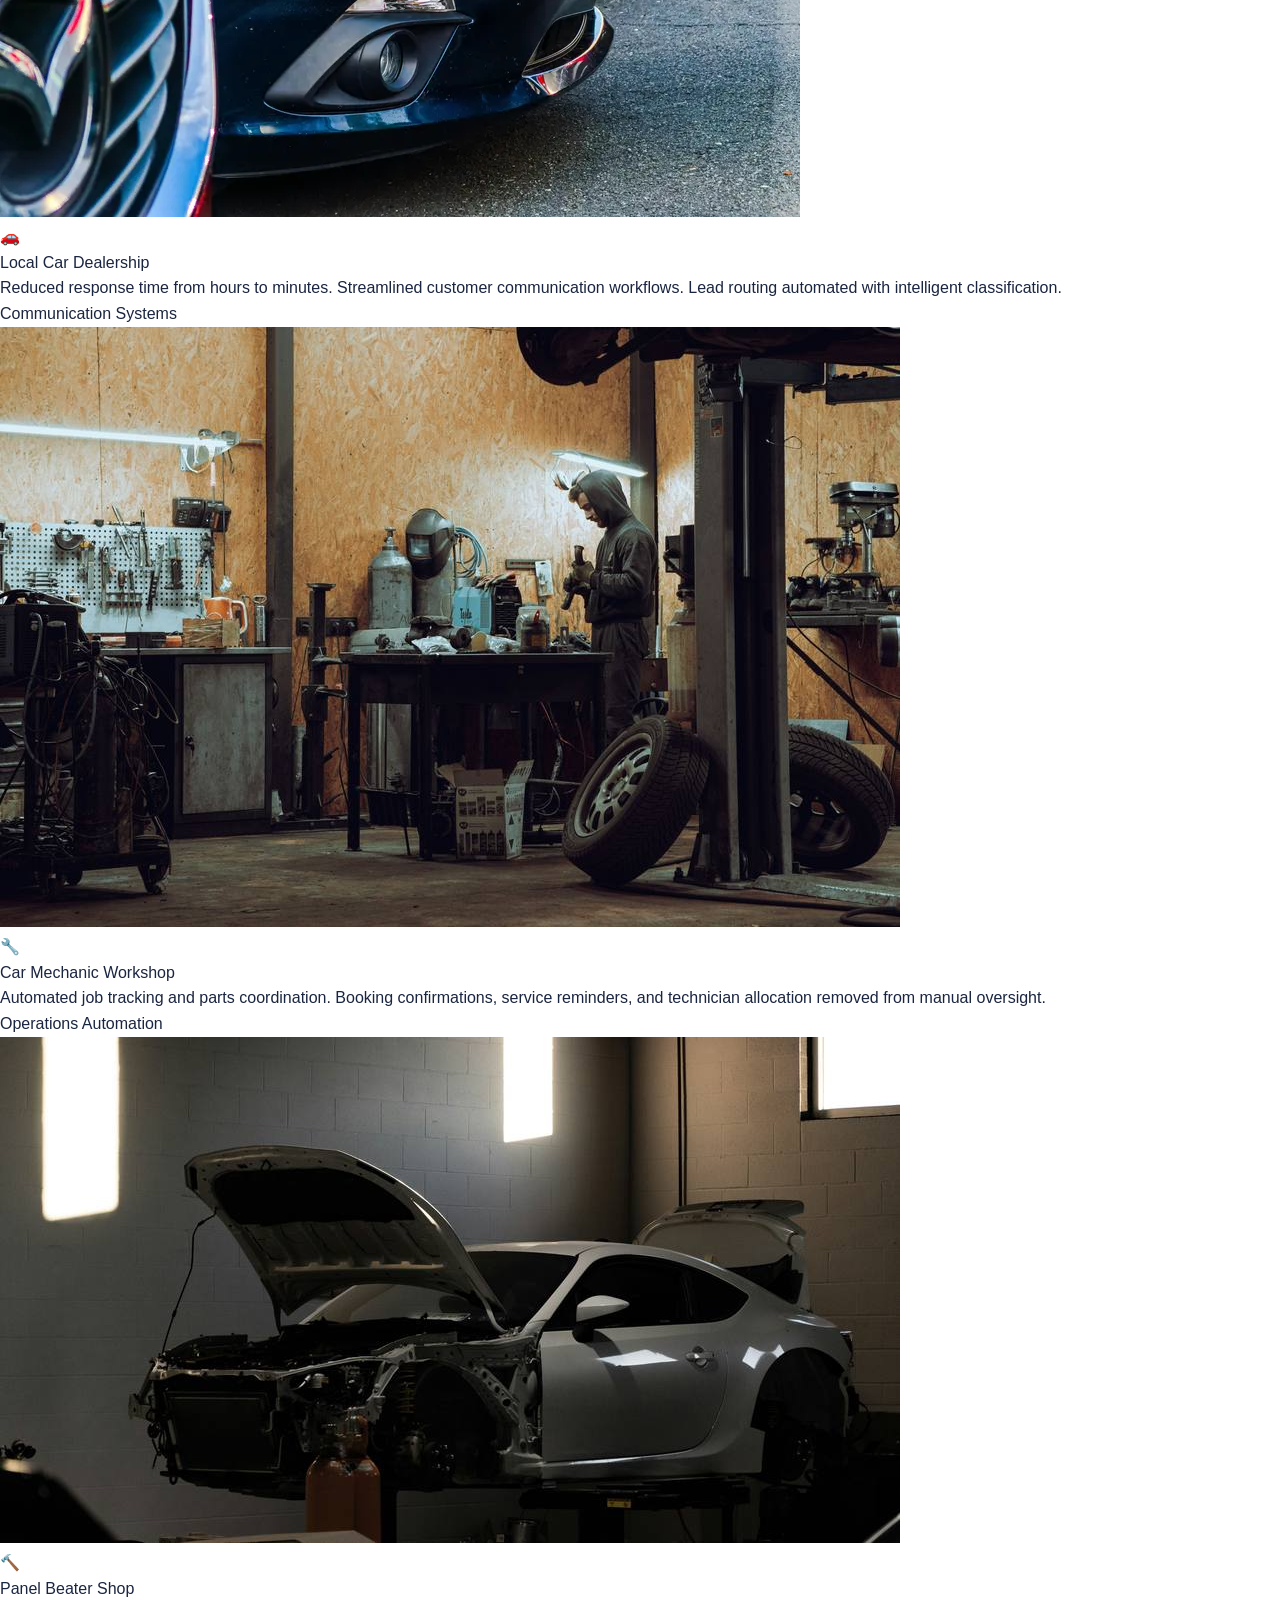
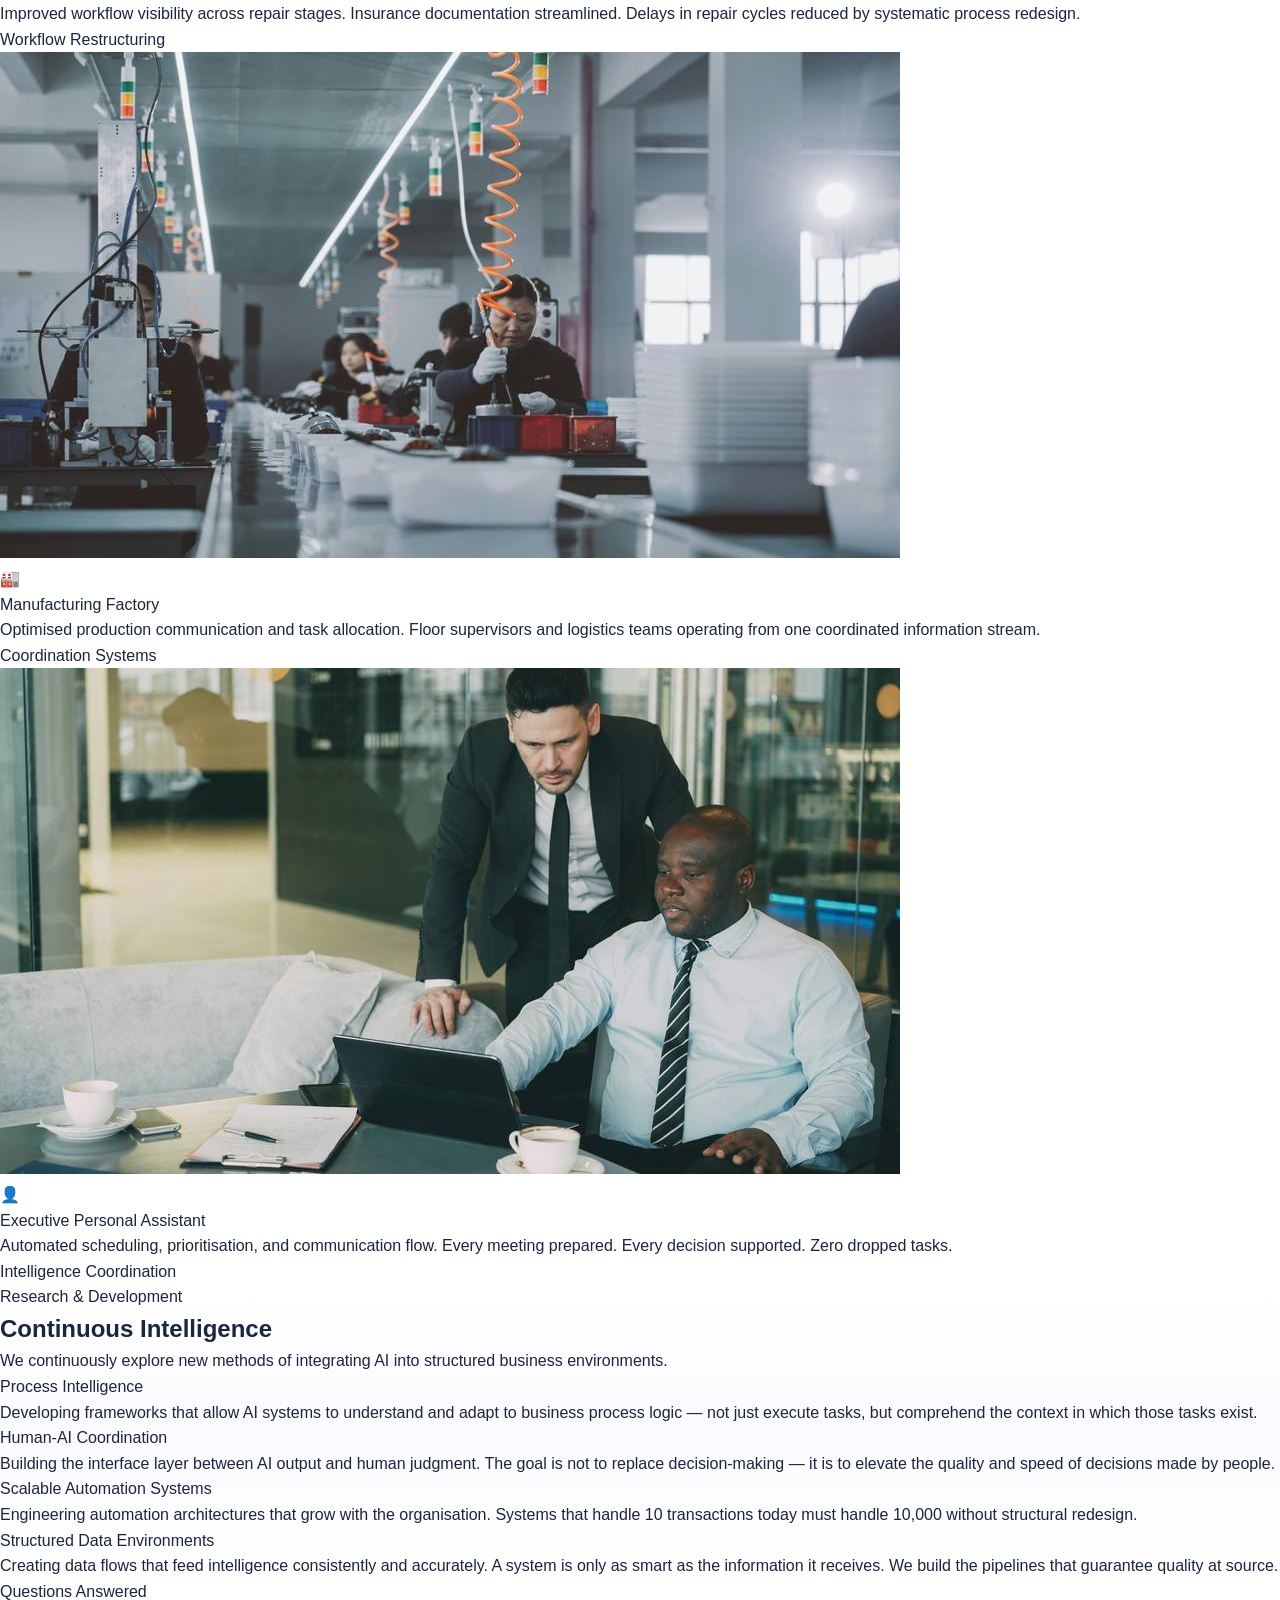
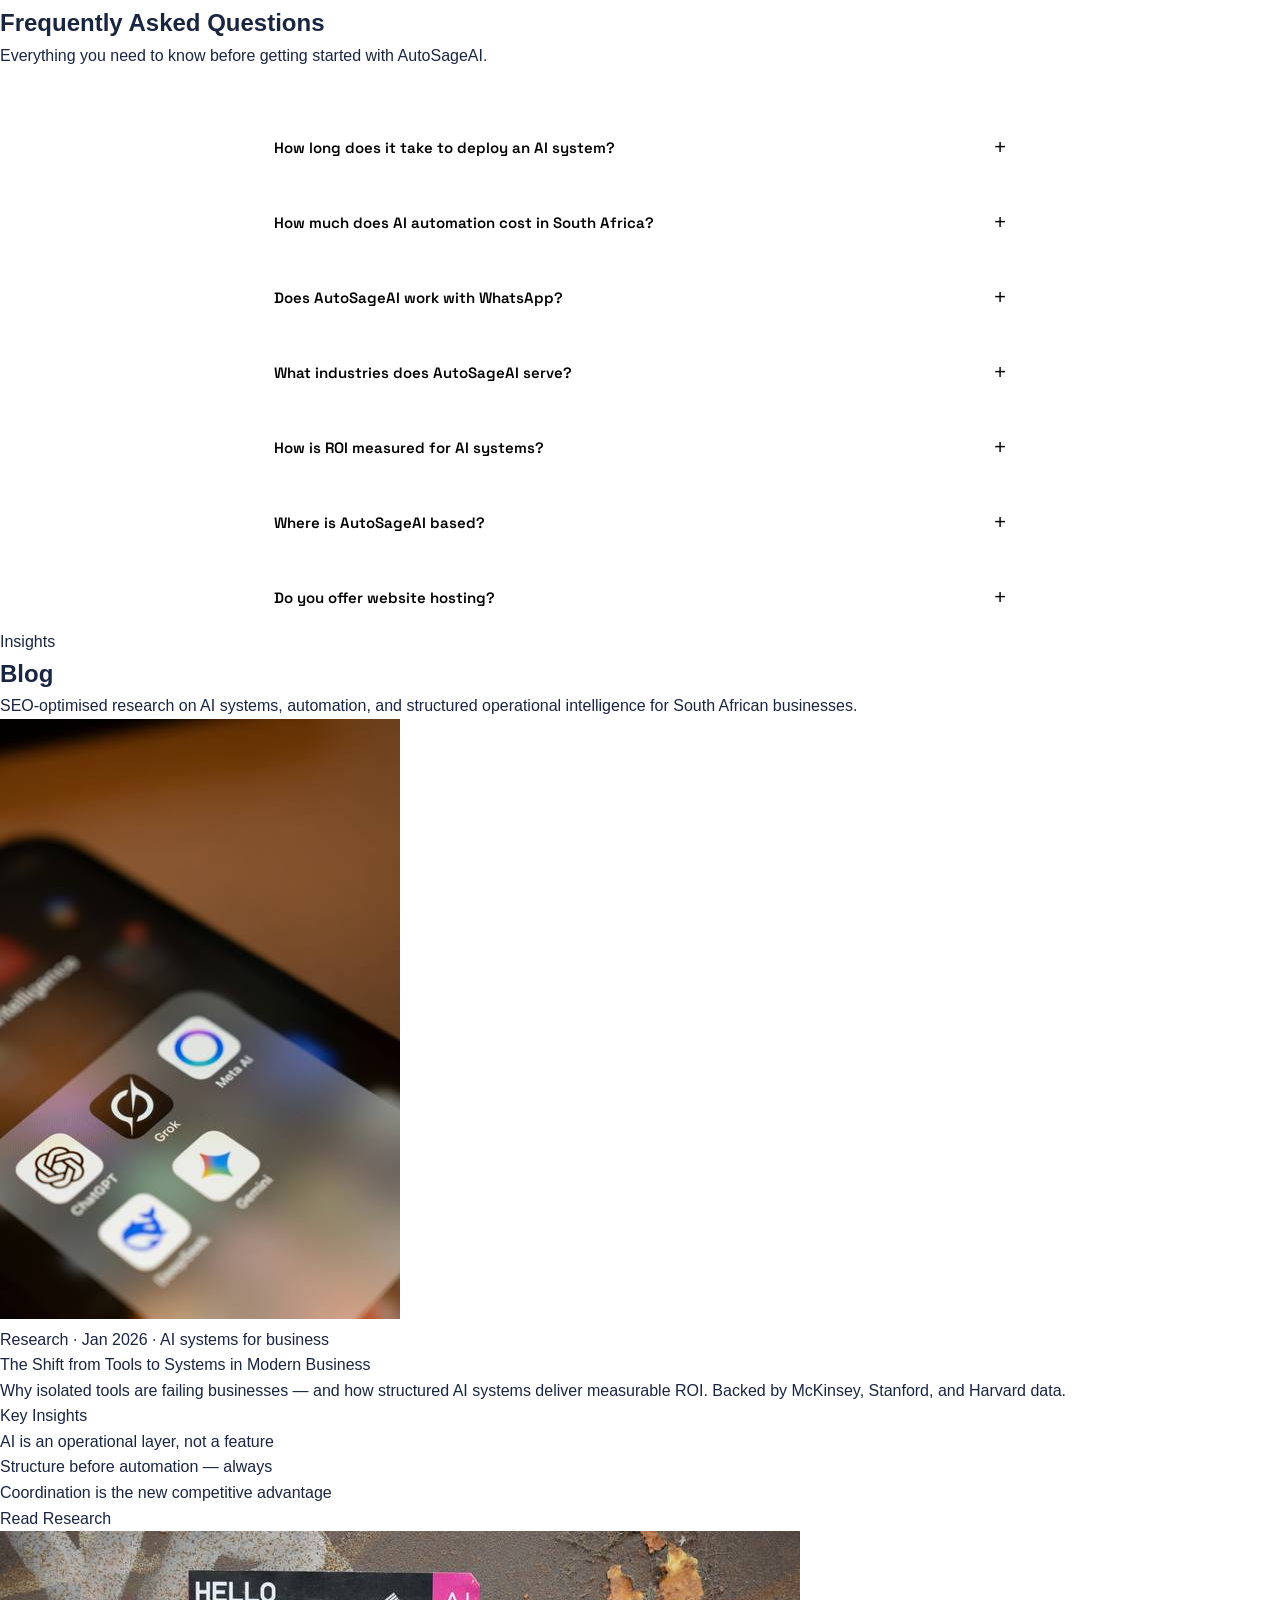
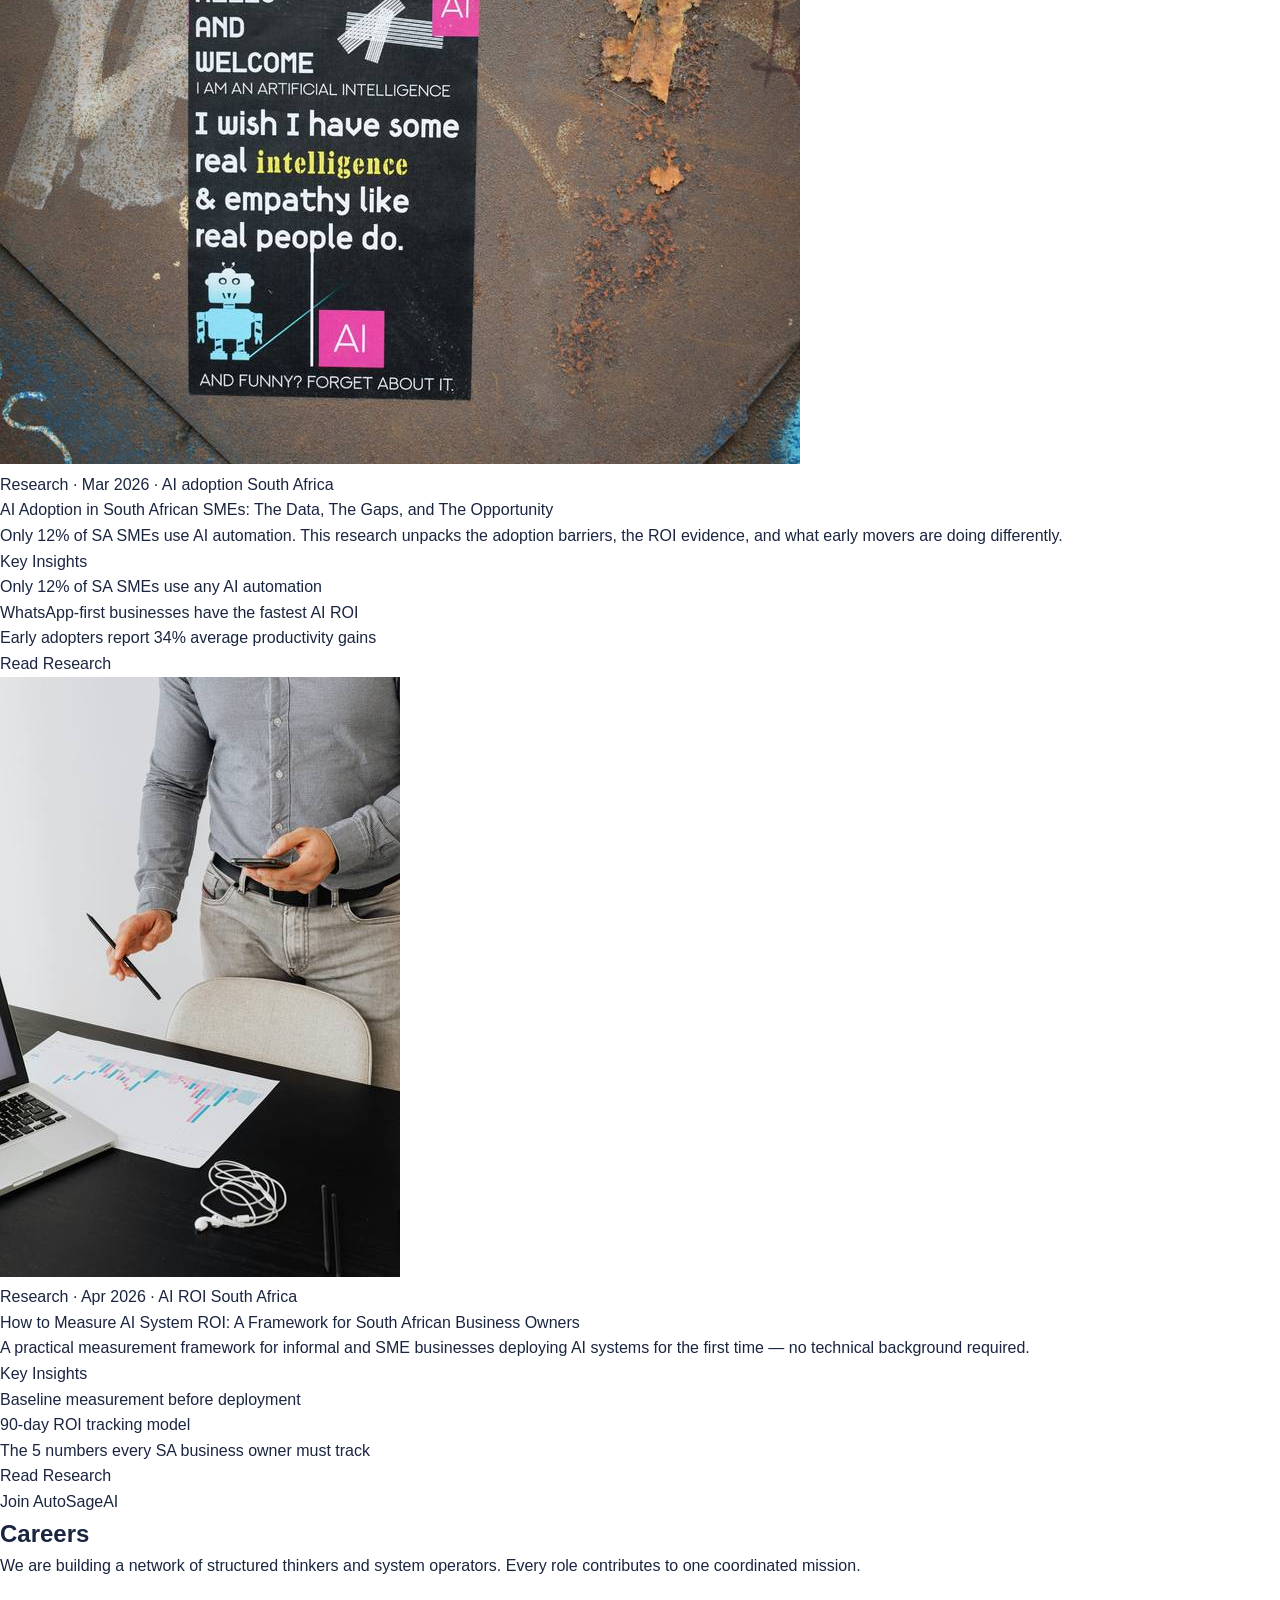
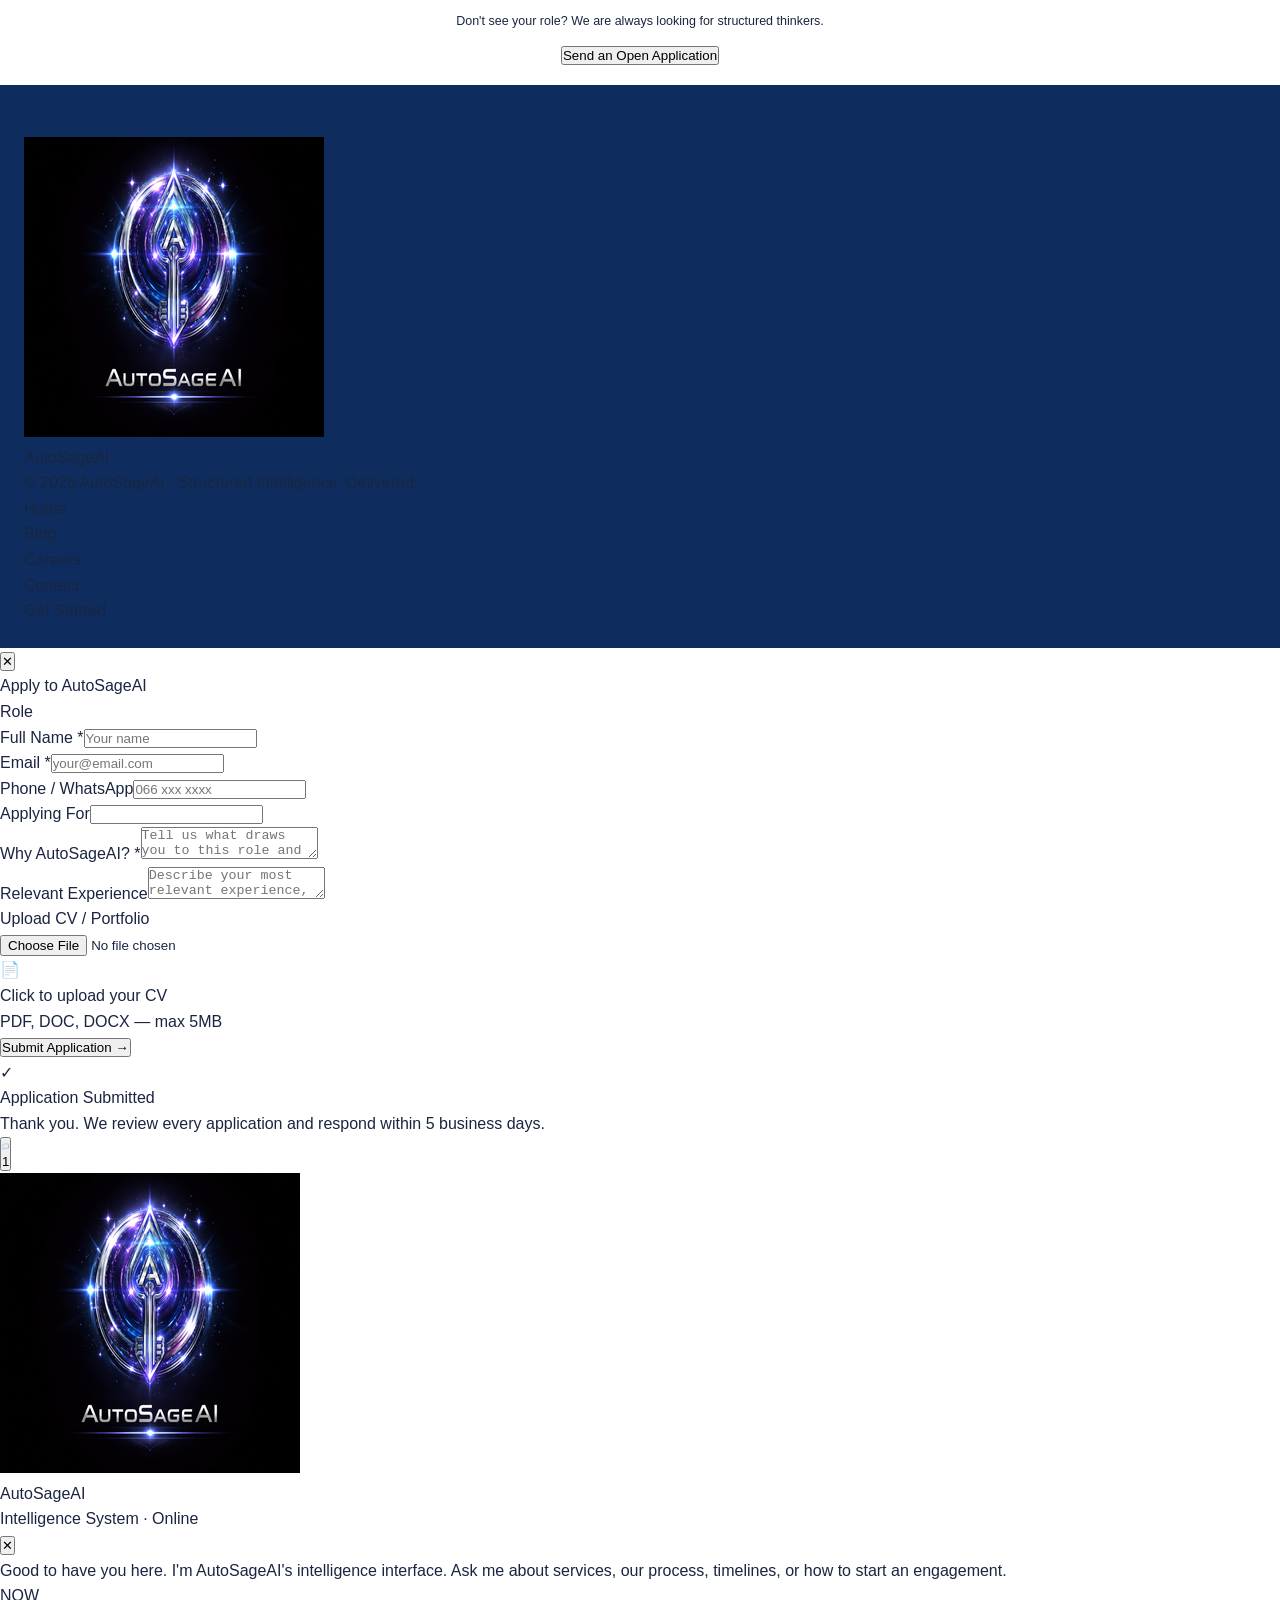
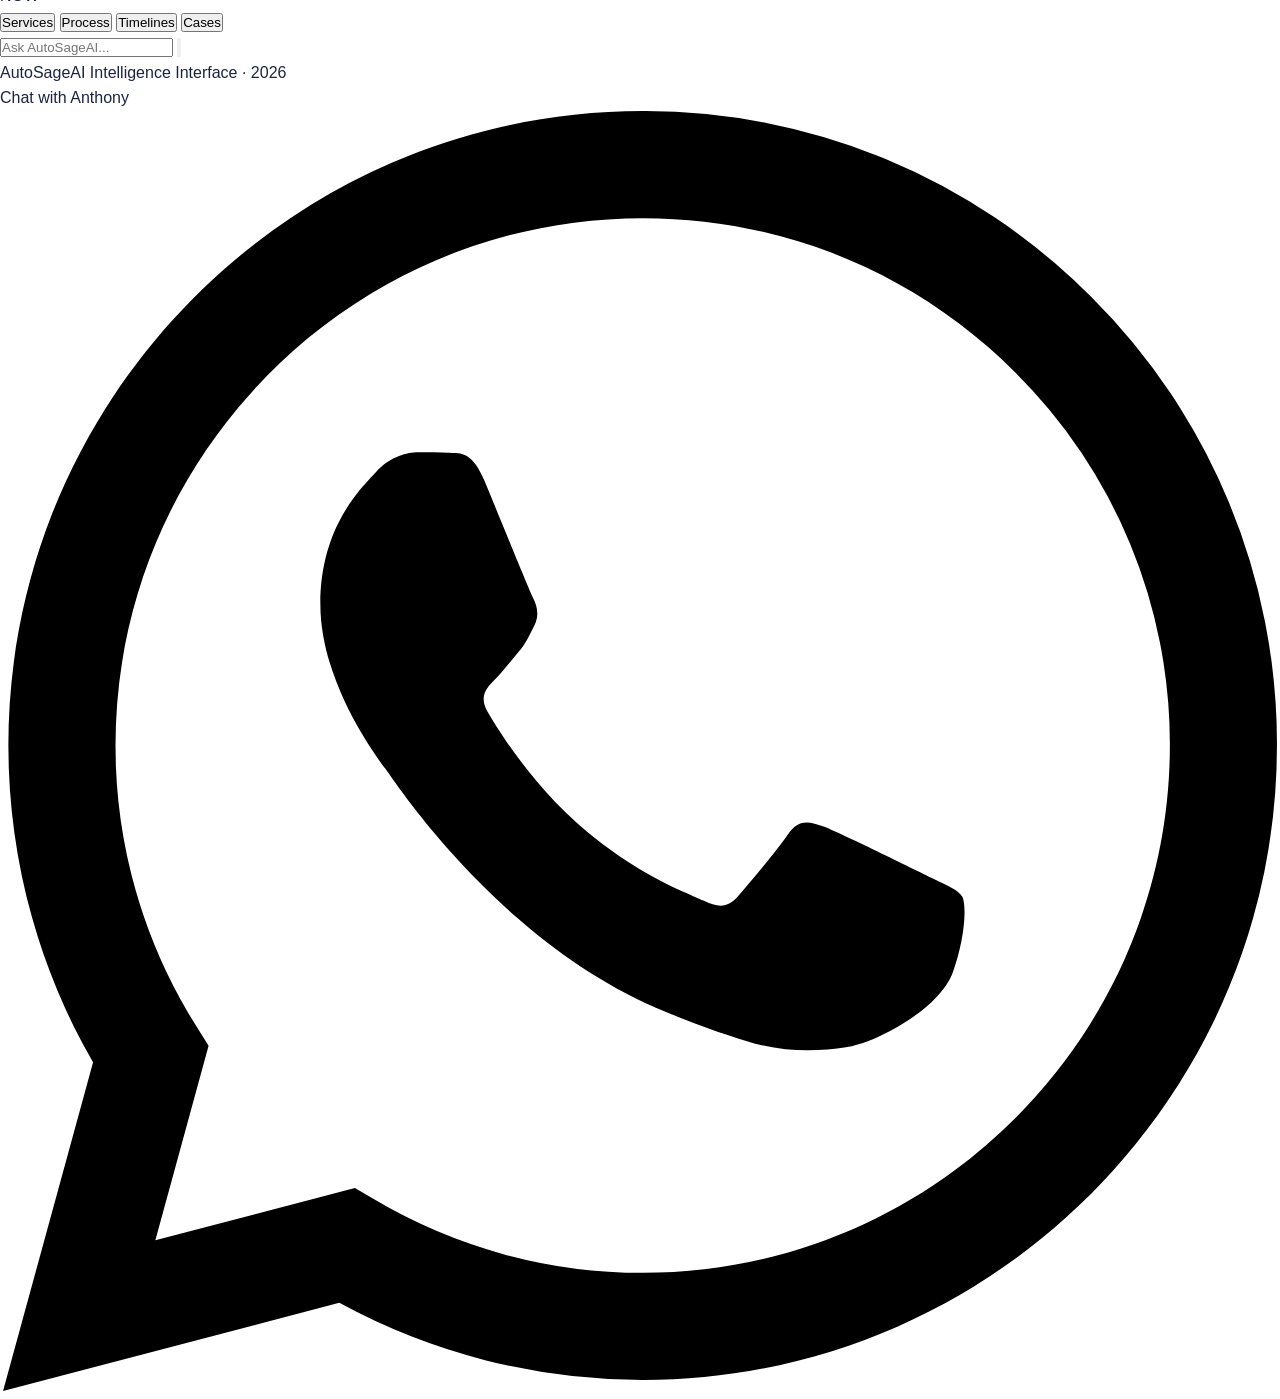
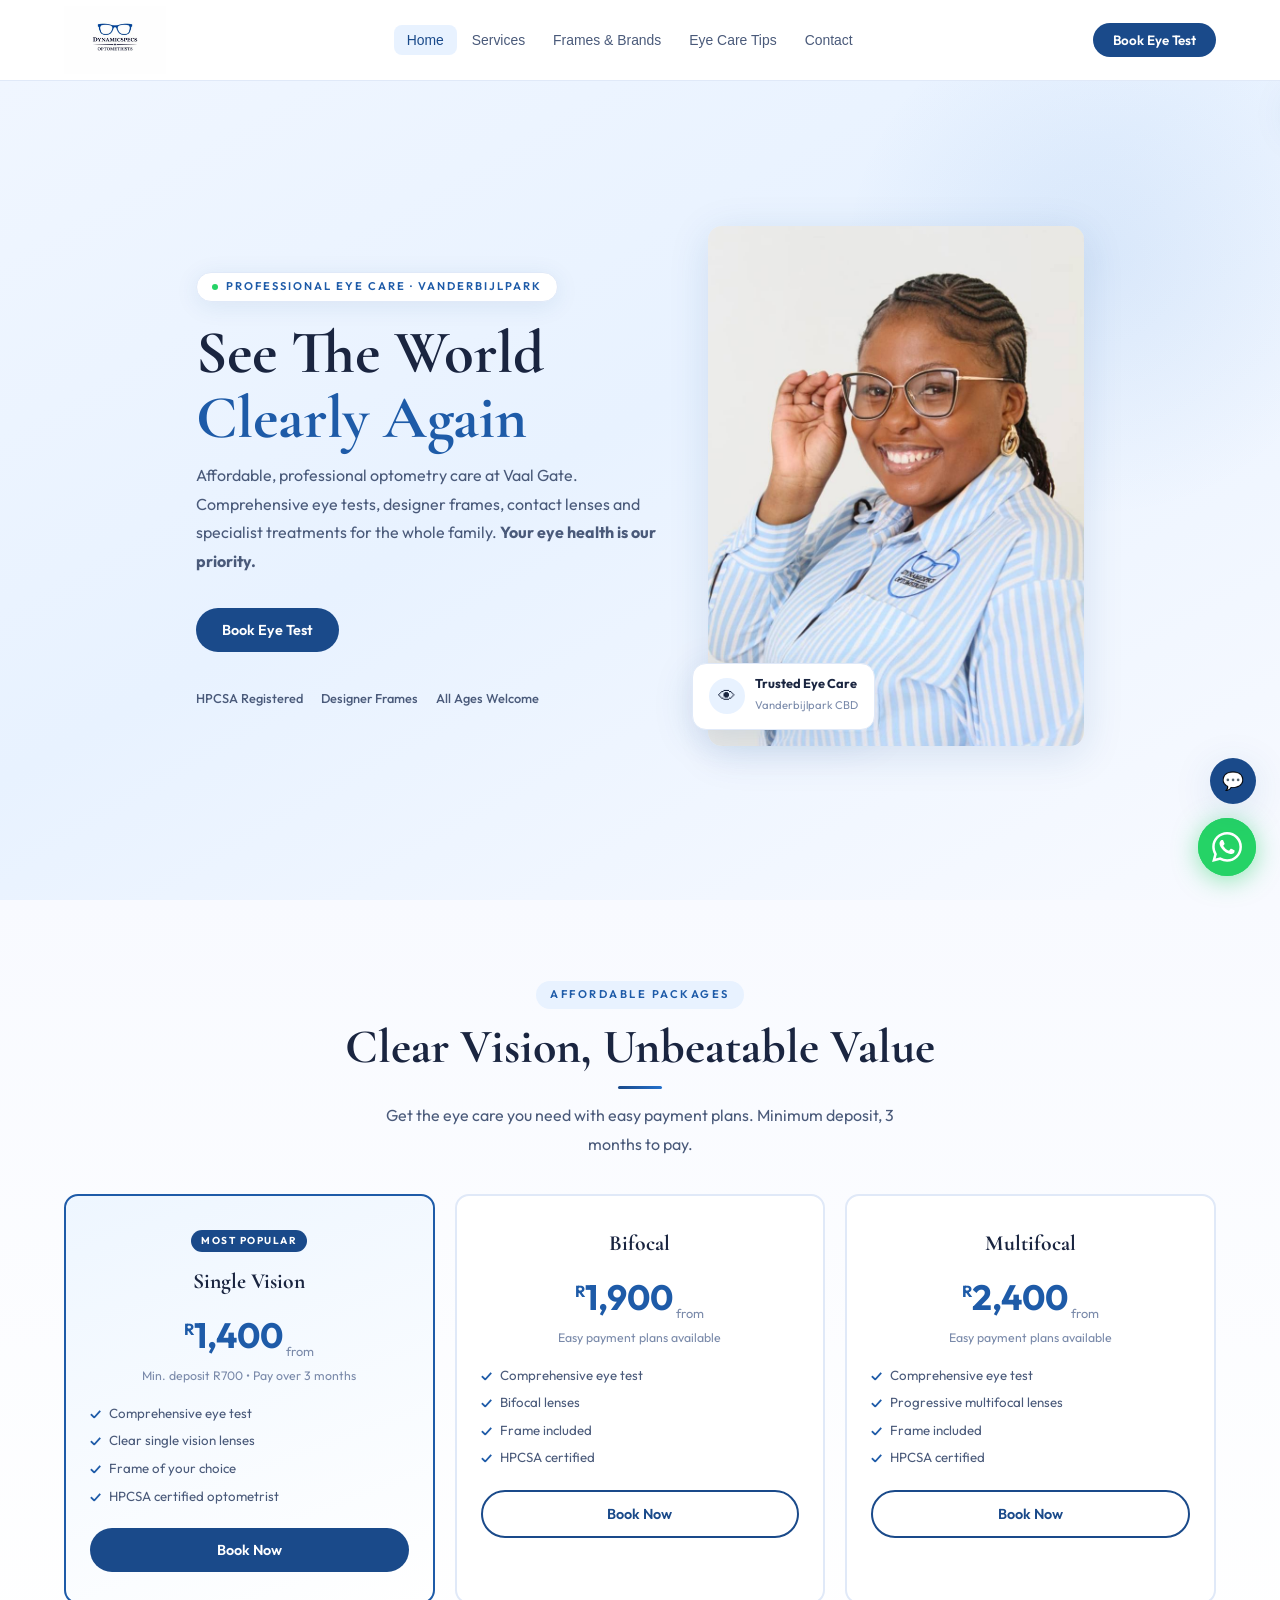
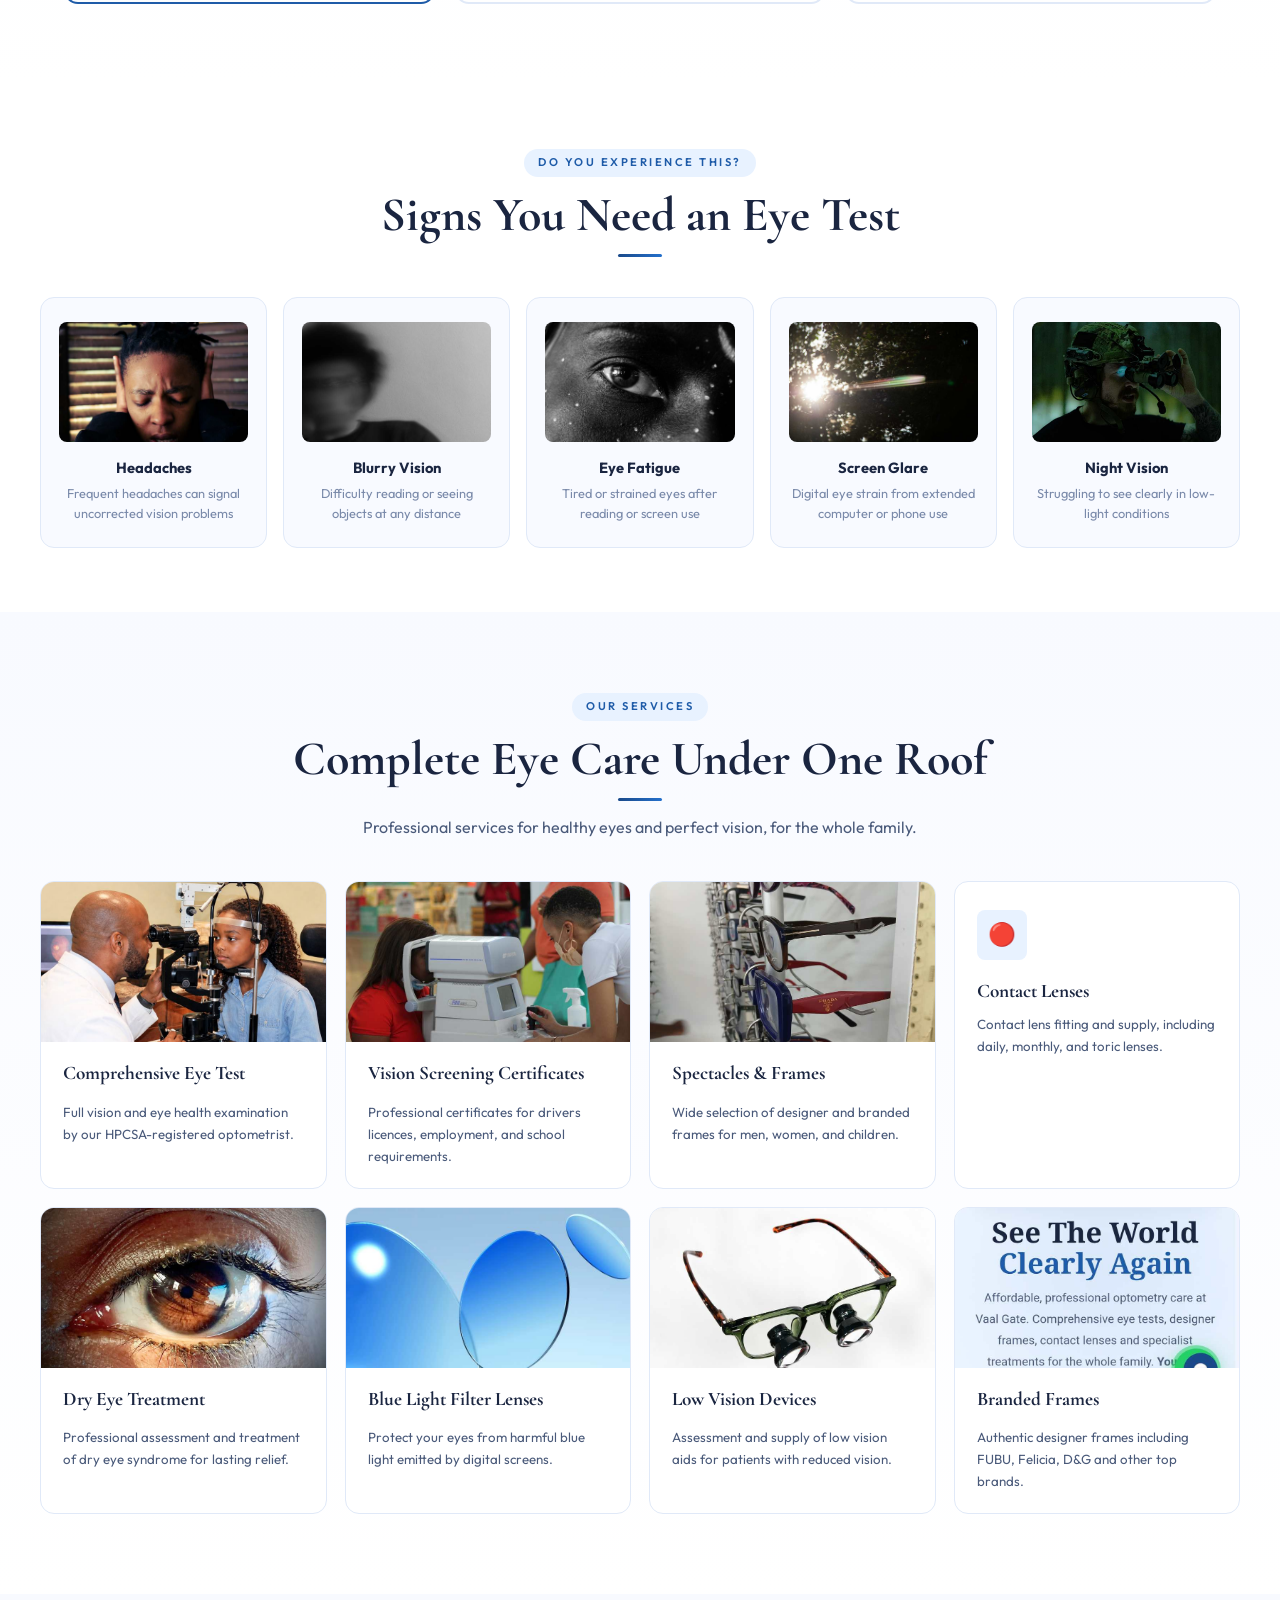
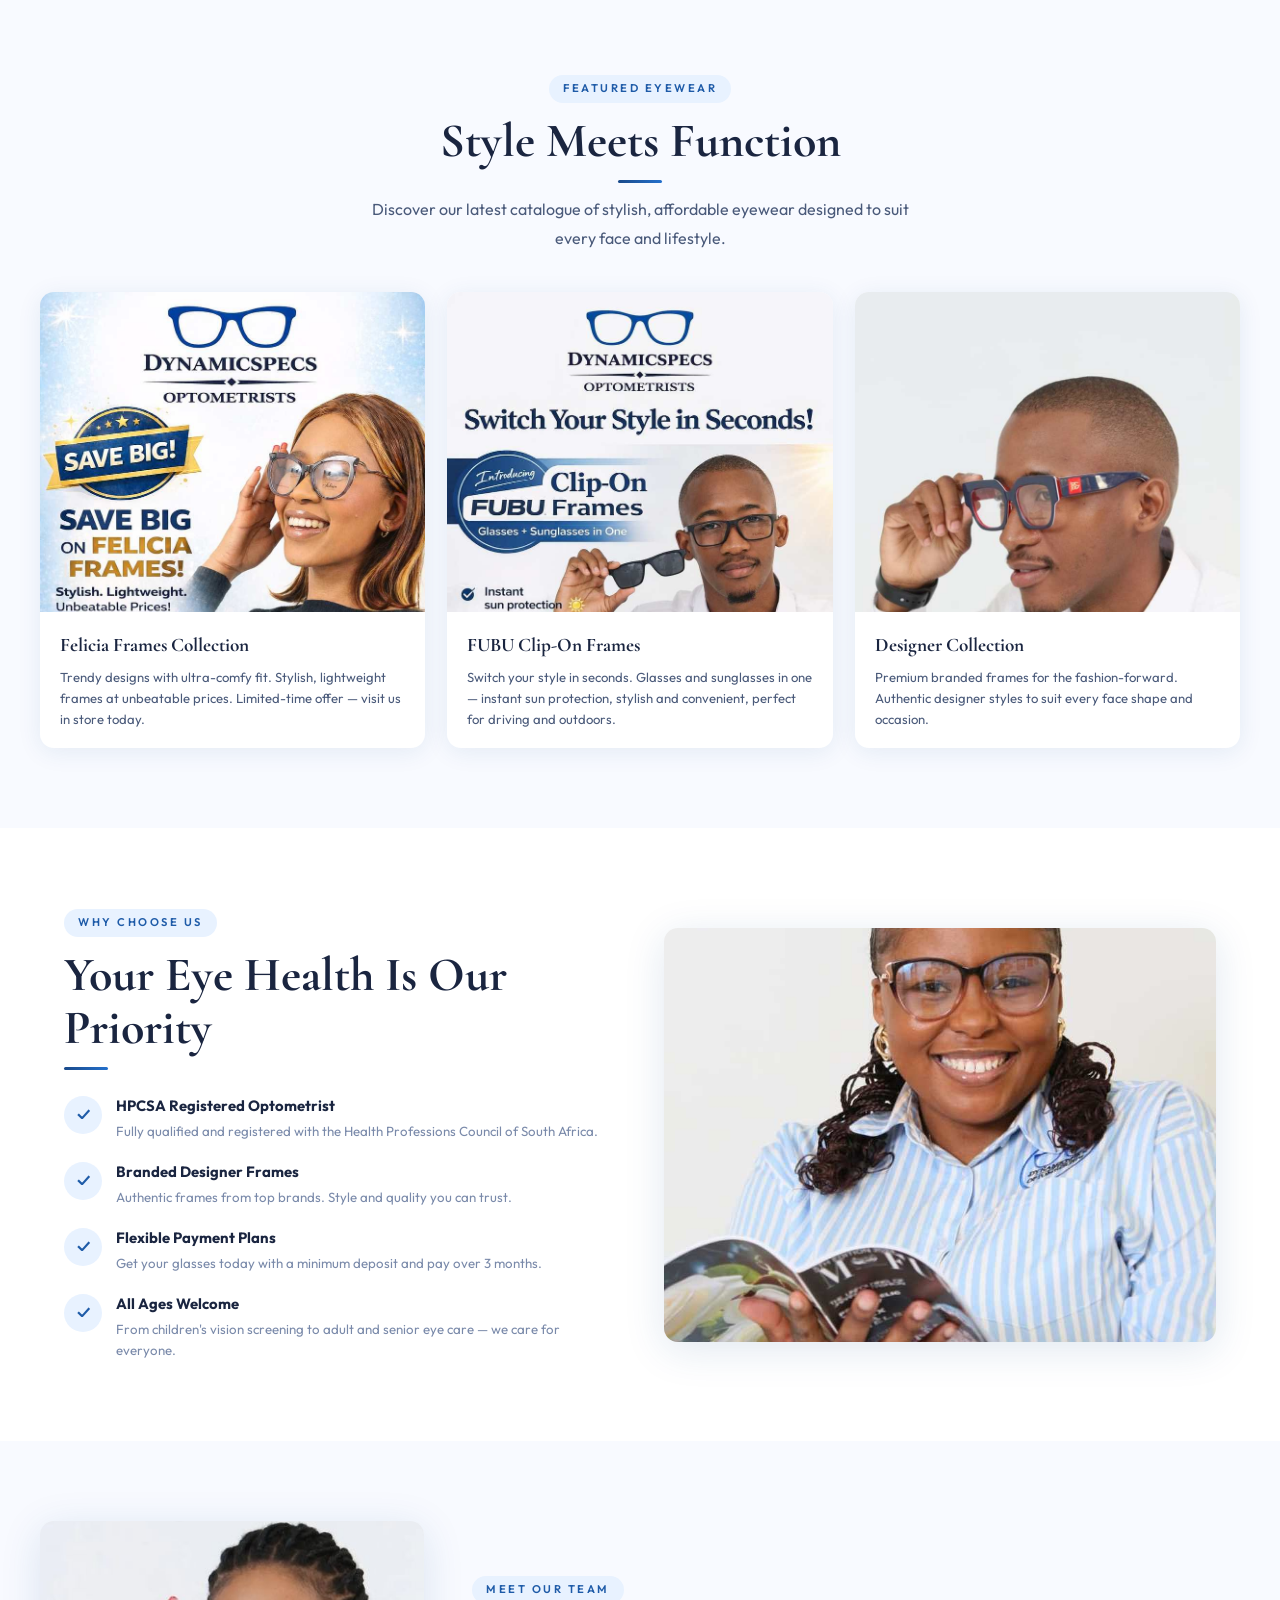
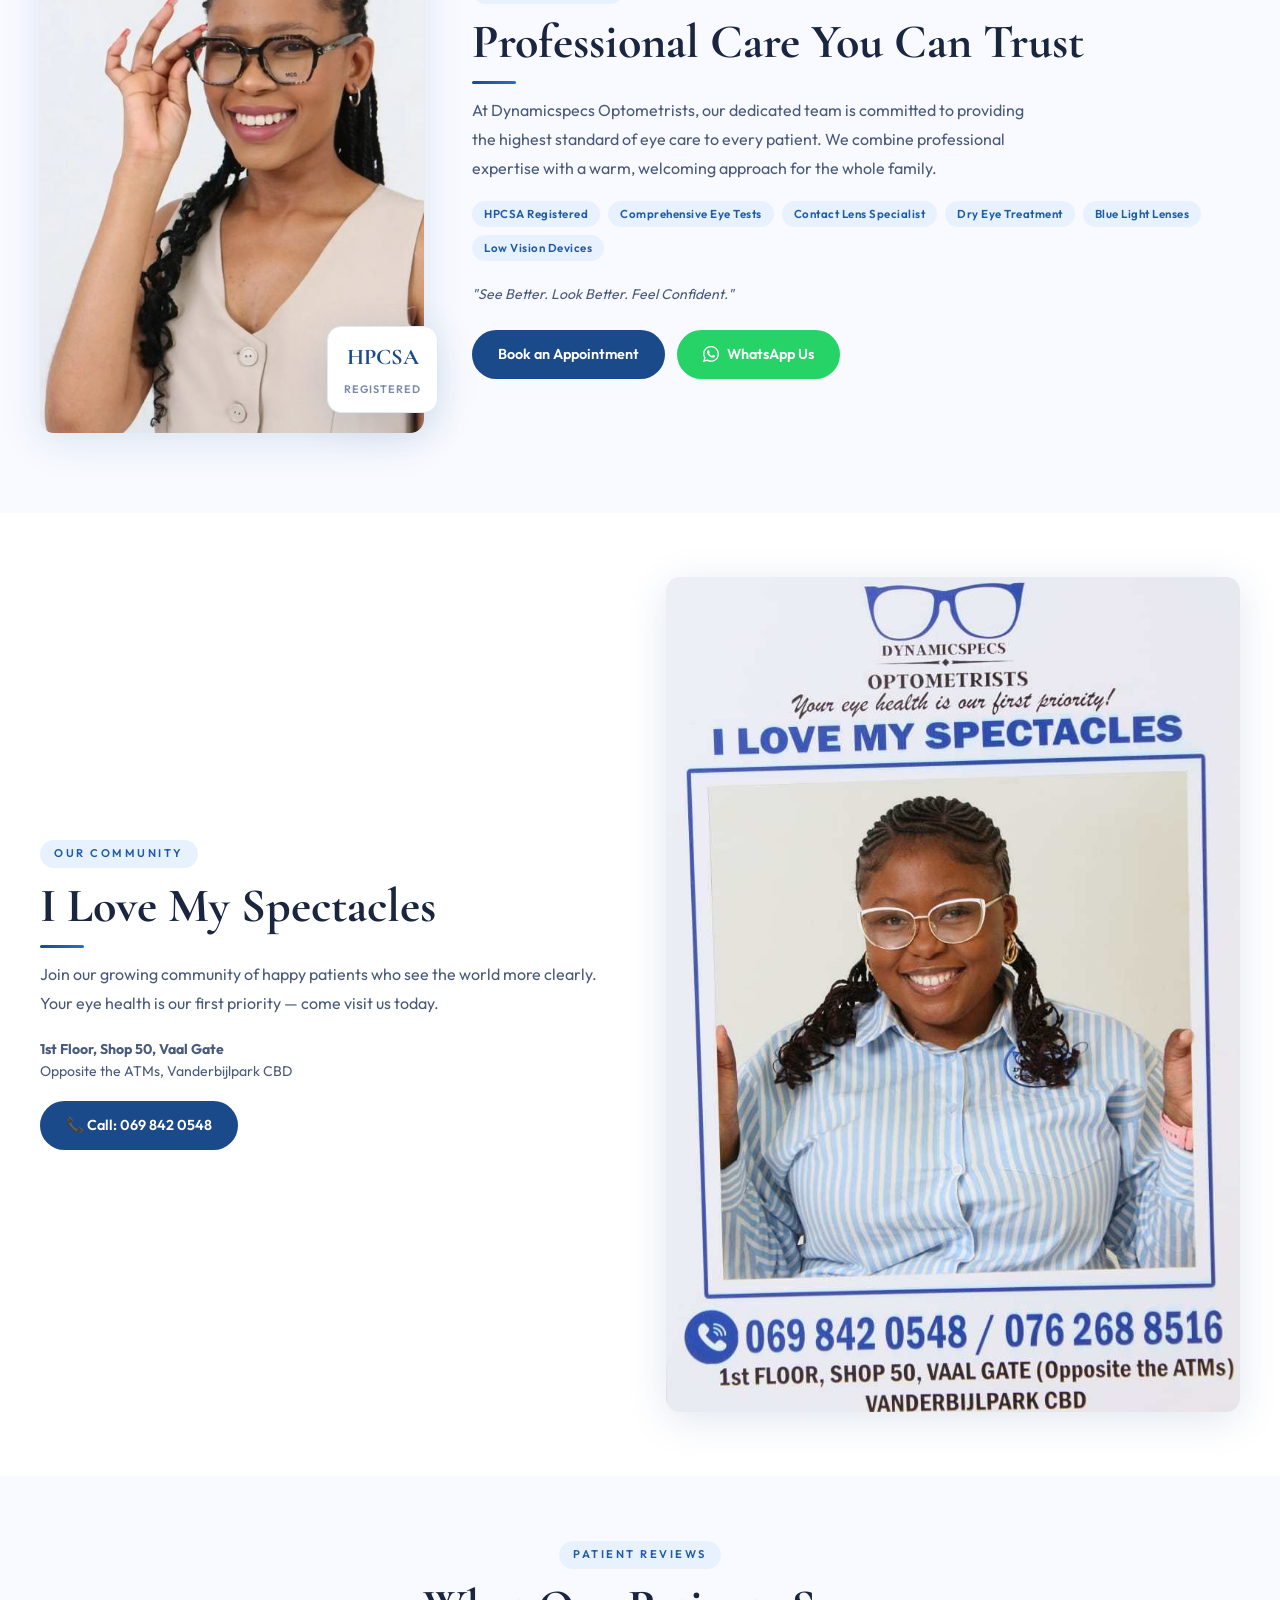
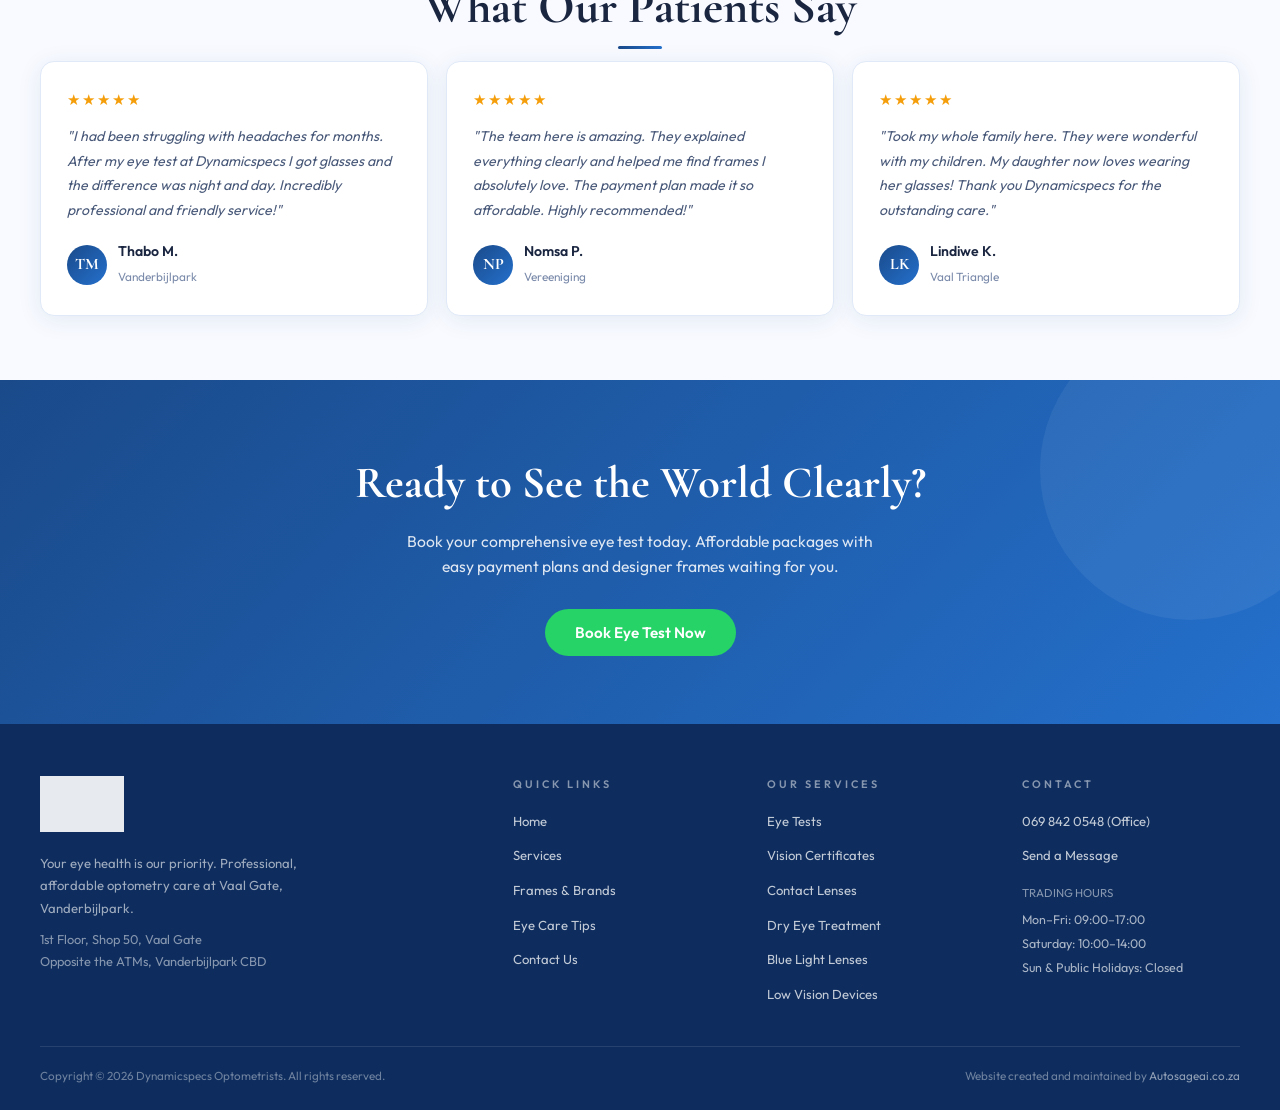
